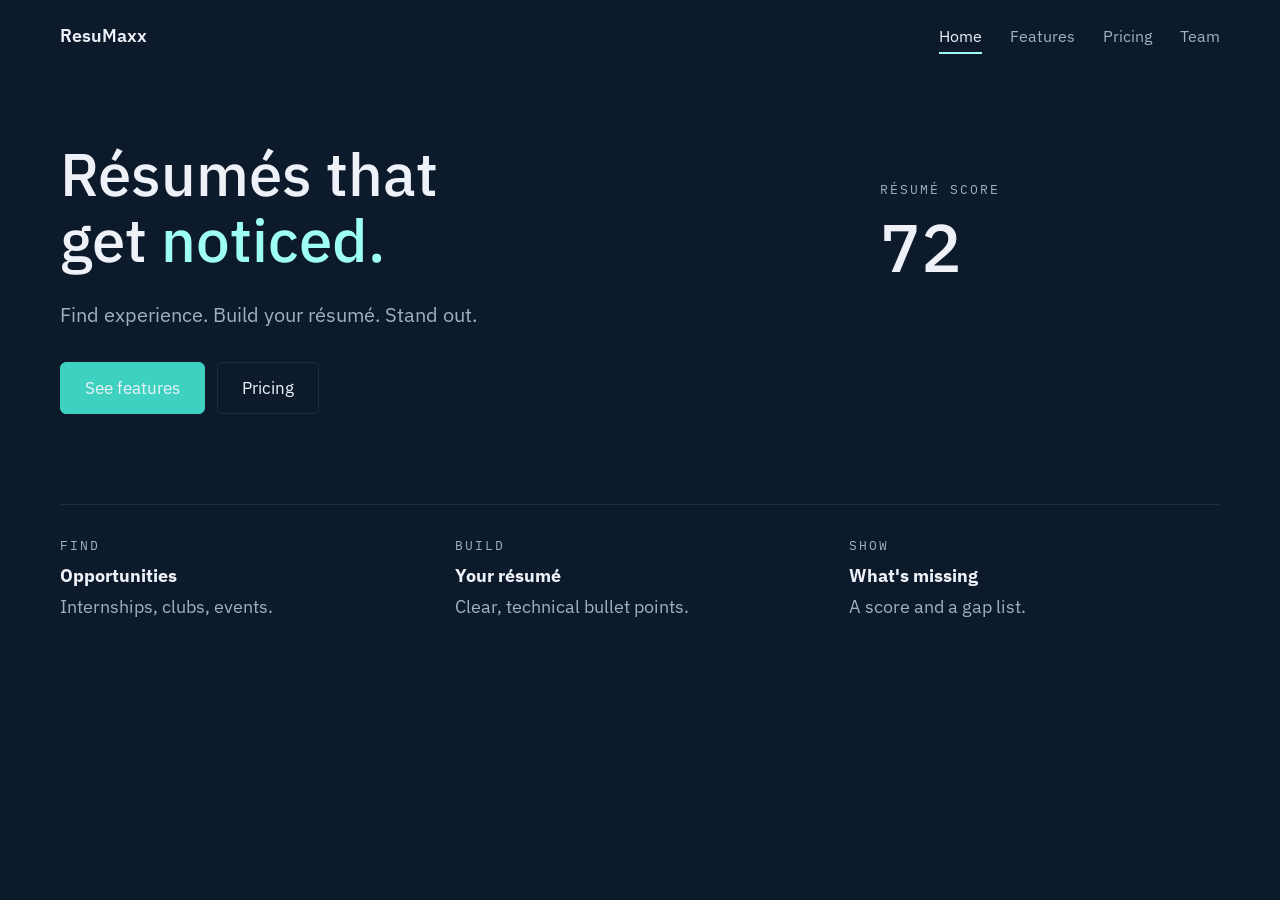
==== index.html @ 17d3938f "Rename homePage.html to index.html" ====
<!DOCTYPE html>
<html lang="en">
<head>
    <meta charset="UTF-8">
    <meta name="viewport" content="width=device-width, initial-scale=1">

    <title>ResuMaxx</title>

    <!-- Loads the fonts from Google Fonts (needs internet) -->
    <link href="https://fonts.googleapis.com/css2?family=IBM+Plex+Mono&family=IBM+Plex+Sans:wght@400;500;600&display=swap" rel="stylesheet">

    <!-- External CSS stylesheet -->
    <link rel="stylesheet" href="style.css">

</head>


<body>
<!-- body = everything you see -->

<div class="container">

    <!-- Navigation Bar -->
    <div class="navbar">
        <div class="logo">ResuMaxx</div>

        <ul class="nav-links">
            <li><a href="#" class="active">Home</a></li>
            <li><a href="#features">Features</a></li>
            <li><a href="#pricing">Pricing</a></li>
            <li><a href="#team">Team</a></li>
        </ul>
    </div>

    <!-- ======= Hero Section ======= -->
    <div class="hero">

        <!-- Left side: title, subtitle, buttons -->
        <div class="hero-left">
            <h1>Résumés that<br>get <span class="green-text">noticed.</span></h1>

            <p class="subtitle">
                Find experience. Build your résumé. Stand out.
            </p>

            <div class="buttons">
                <a href="#features" class="button button-green">See features</a>
                <a href="#pricing" class="button">Pricing</a>
            </div>
        </div>

        <!-- Right side: the score -->
        <div class="score-panel">
            <div class="small-label">Résumé score</div>
            <div class="big-number">72</div>
        </div>

    </div>

    <!-- ===== Three columns: Find / Build / Show ===== -->
    <div class="features" id="features">

        <div class="feature">
            <div class="small-label">Find</div>
            <h3>Opportunities</h3>
            <p>Internships, clubs, events.</p>
        </div>

        <div class="feature">
            <div class="small-label">Build</div>
            <h3>Your résumé</h3>
            <p>Clear, technical bullet points.</p>
        </div>

        <div class="feature">
            <div class="small-label">Show</div>
            <h3>What's missing</h3>
            <p>A score and a gap list.</p>
        </div>
    </div>

</div>
</body>
</html>
---- style.css ----
/* GENERAL STYLES */
        /* ---------- Colors ---------- */
                :root {
                    --background: #0d1a2b;   /* dark blue page background */
                    --text: #eef2f8;         /* light blue text */
                    --gray: #9fb0c6;         /* softer text */
                    --line: #1c2c44;         /* thin separator lines */
                    --green: #9efff4;        /* accent green */
                    --green-dark: #3fd1c0;   /* button green */
                }
        /* ---------- Basic Setup ---------- */
                * {
                    margin: 0;
                    padding: 0;
                    box-sizing: border-box;
                }

                body {
                    font-family: "IBM Plex Sans", Arial, sans-serif;
                    background-color: var(--background);
                    color: var(--text);
                }

                /* container keeps content centered and not too wide */
                .container {
                    max-width: 1200px;
                    margin: 0 auto; /* auto on the sides = centered */
                    padding: 0 20px;
                }
        /* ---------- Navigation Bar ---------- */
                .navbar {
                    display: flex;                  /* flex = children are side by side */
                    justify-content: space-between; /* logo left, links right */
                    align-items: center;            /* vertically center children */
                    padding: 24px 0;
                }

                .logo {
                    font-size: 18px;
                    font-weight: 600;
                }

                .nav-links {
                    list-style: none; /* removes bullet pts */
                    display: flex;
                    gap: 28px;        /* space between links */
                }

                .nav-links a {
                    color: var(--gray);
                    text-decoration: none; /* removes underline */
                    padding-bottom: 6px;   /* underline */
                }

                .nav-links a.active {
                    color: var(--text);
                    border-bottom: 2px solid var(--green); /* green line under "Home" */
                }
        /* ---------- Hero Section ---------- */
                .hero {
                    display: flex;
                    justify-content: space-between;
                    gap: 40px;
                    padding: 70px 0 90px;
                }

                .hero-left {
                    flex: 1; /* takes up remaining space */
                }

                h1 {
                    font-size: 60px;
                    font-weight: 500;
                    line-height: 1.1;
                }

                /* the green word "noticed." */
                .green-text {
                    color: var(--green);
                }

                .subtitle {
                    color: var(--gray);
                    font-size: 20px;
                    margin: 28px 0 34px;  /* top, sides, bottom */
                }

        /* ---------- Buttons ---------- */
                .buttons {
                    display: flex;
                    gap: 12px;
                }

                .button {
                    padding: 14px 24px;
                    border-radius: 6px;   /* rounded corners */
                    border: 1px solid var(--line);
                    color: var(--text);
                    text-decoration: none; /* removes underline */
                    font-size: 17px;
                }

                .button-green {
                    background-color: var(--green-dark);
                    border-color: var(--green-dark);
                }

        /* ---------- Score Panel ---------- */
                .score-panel {
                    width: 340px;
                    padding-top: 40px;
                }

                /* small uppercase labels: "RÉSUMÉ SCORE", "FIND", "BUILD", "SHOW" */
                .small-label {
                    font-family: "IBM Plex Mono", monospace;
                    font-size: 13px;
                    letter-spacing: 2px;
                    text-transform: uppercase;
                    color: var(--gray);
                }

                .big-number {
                    font-size: 68px;
                    font-weight: 500;
                    margin: 4px 0 28px;
                }

        /* ---------- 3 columns at the bottom ---------- */
                .features {
                    display: flex;
                    gap: 24px;
                    border-top: 1px solid var(--line); /* thin line above the section */
                    padding: 32px 0 60px;
                }

                .feature {
                    flex: 1; /* all 3 columns get the same width */
                }

                .feature h3 {
                    font-size: 18px;
                    margin: 10px 0 8px;
                }

                .feature p {
                    color: var(--gray);
                    font-size: 18px;
                }

        /* ---------- Phone version ---------- */
                /* media query for screens smaller than 800px */
                @media (max-width: 800px) {
                    .navbar,
                    .hero,
                    .features {
                        flex-direction: column;   /* stack things vertically instead of side by side */
                    }

                    .navbar {
                        align-items: flex-start;
                        gap: 16px;
                    }

                    .score-panel {
                        width: 100%;
                        padding-top: 0;
                    }

                    h1 {
                        font-size: 44px;
                    }
                }
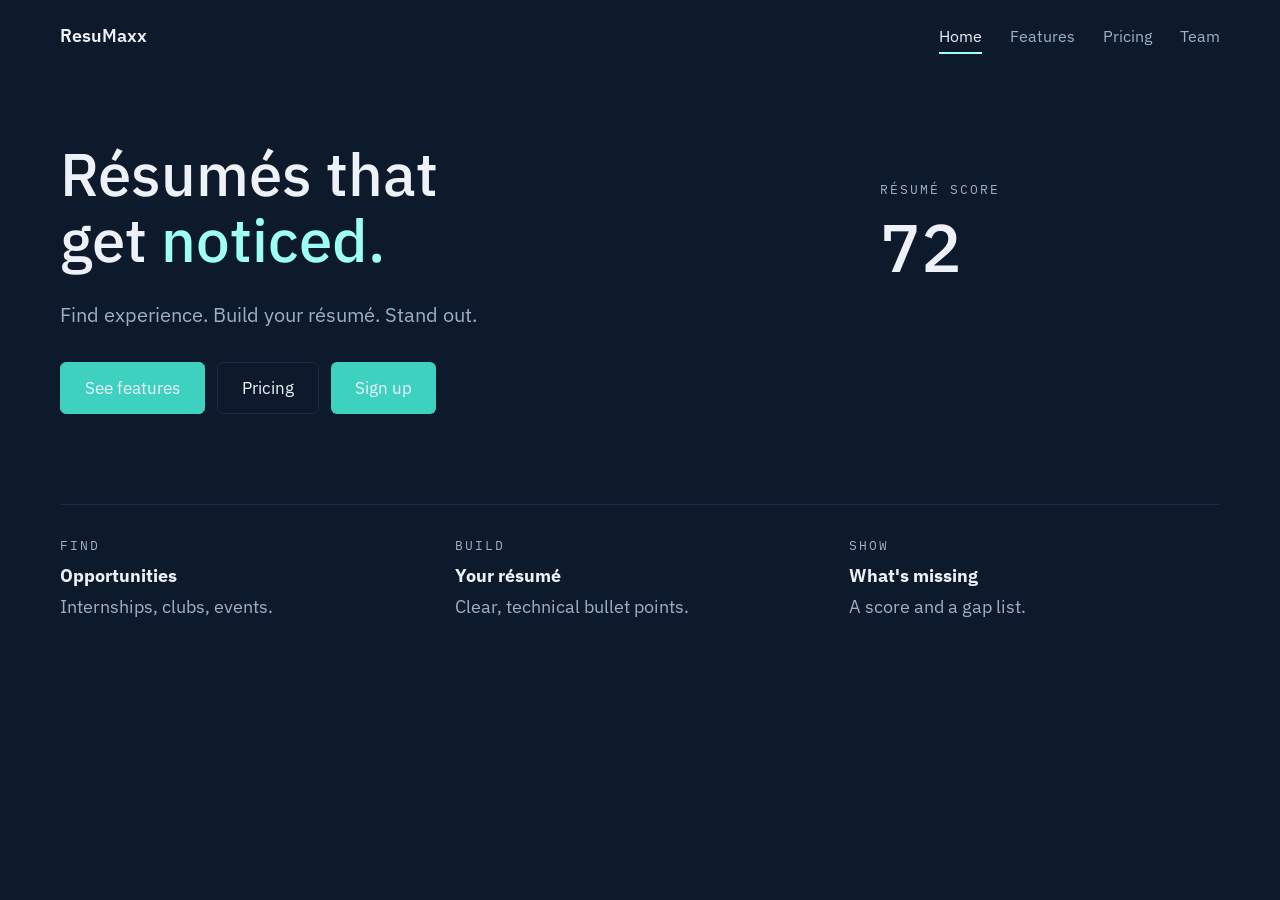
==== commit 1460e56b: "sign up pop up created in index" ====
--- a/index.html
+++ b/index.html
@@ -25,10 +25,10 @@
         <div class="logo">ResuMaxx</div>
 
         <ul class="nav-links">
-            <li><a href="#" class="active">Home</a></li>
-            <li><a href="#features">Features</a></li>
-            <li><a href="#pricing">Pricing</a></li>
-            <li><a href="#team">Team</a></li>
+                <li><a href="index.html" class="active">Home</a></li>
+                <li><a href="features.html">Features</a></li>
+                <li><a href="pricing.html">Pricing</a></li>
+                <li><a href="team.html">Team</a></li>
         </ul>
     </div>
 
@@ -46,6 +46,7 @@
             <div class="buttons">
                 <a href="#features" class="button button-green">See features</a>
                 <a href="#pricing" class="button">Pricing</a>
+                <button id="openBtn"> Sign up</button>
             </div>
         </div>
 
@@ -79,6 +80,34 @@
         </div>
     </div>
 
+
+
+    <div class="overlay" id="popup">
+        <div class="modal">
+            <button class="close" id="closeBtn">&times</button>
+            <h2>Sign up</h2>
+            <form action="#" method="post">
+                <input type="text" placeholder="Name" required>
+                <input type="email" placeholder="Email" required>
+                <input type="password" placeholder="Password" required>
+                <button type="submit">Create account</button>
+            </form>
+        </div>
+    </div>
+
+    <script>
+        const popup = document.getElementById("popup");
+
+        document.getElementById("openBtn").onclick = () => popup.classList.add("show");
+        document.getElementById("closeBtn").onclick = () => popup.classList.remove("show");
+
+        // Close the popup if the user clicks outside of it
+        popup.onclick = (e) => {
+        if (e.target === popup) popup.classList.remove("show");
+        };
+    </script>
+
+
 </div>
 </body>
 </html>
--- a/style.css
+++ b/style.css
@@ -27,6 +27,20 @@
                     margin: 0 auto; /* auto on the sides = centered */
                     padding: 0 20px;
                 }
+                /* **container that makes elements side by side */
+                .row-container{
+                    display: flex;
+                    flex-direction: row;
+                    padding: 10px;
+                    gap: 16px;  
+                }
+                
+                /* container that stakcs elemtns */
+                .column-container{
+                    display: flex;
+                    flex-direction: column;
+                    gap: 5px;  
+                }
         /* ---------- Navigation Bar ---------- */
                 .navbar {
                     display: flex;                  /* flex = children are side by side */
@@ -172,3 +186,118 @@
                     }
                 }
 
+        /* ---------- ** Box Containers  ---------- */
+                
+                .box{
+                    display: flex;
+                    flex: 1 auto;
+                    padding: 10px;
+                    border-radius: 6px;
+                    border: 1px solid var(--line);
+                    font-size: 17px;
+                    min-height: 150px;
+                }
+        /* ---------- Sign up button in hero ---------- */
+                #openBtn {
+                    padding: 14px 24px;
+                    border-radius: 6px;
+                    border: none;
+                    background-color: var(--green-dark);
+                    color: var(--text);
+                    font-size: 17px;
+                    font-family: "IBM Plex Sans", Arial, sans-serif;
+                    cursor: pointer;
+                    transition: all 0.3s ease;
+                }
+
+                #openBtn:hover {
+                    background-color: var(--green);
+                    color: var(--background);
+                    transform: scale(1.05);
+                }
+
+        /* ---------- pop-up sign up ---------- */
+                .overlay {
+                    display: none;
+                    position: fixed;
+                    top: 0;
+                    left: 0;
+                    width: 100%;
+                    height: 100%;
+                    background-color: rgba(0, 0, 0, 0.7);
+                    justify-content: center;
+                    align-items: center;
+                    z-index: 1000;
+                }
+
+                .overlay.show {
+                    display: flex;
+                }
+
+                .modal {
+                    background-color: var(--background);
+                    padding: 40px;
+                    border-radius: 12px;
+                    border: 1px solid var(--line);
+                    width: 90%;
+                    max-width: 400px;
+                    position: relative;
+                }
+
+                .modal h2 {
+                    margin-bottom: 24px;
+                    font-size: 28px;
+                }
+
+                .modal input {
+                    display: block;
+                    width: 100%;
+                    margin-bottom: 14px;
+                    padding: 12px;
+                    box-sizing: border-box;
+                    background-color: var(--line);
+                    border: 1px solid var(--line);
+                    border-radius: 6px;
+                    color: var(--text);
+                    font-family: "IBM Plex Sans", Arial, sans-serif;
+                }
+
+                .modal input::placeholder {
+                    color: var(--gray);
+                }
+
+                .modal button[type="submit"] {
+                    width: 100%;
+                    padding: 12px;
+                    margin-top: 10px;
+                    background-color: var(--green-dark);
+                    border: none;
+                    border-radius: 6px;
+                    color: var(--text);
+                    font-size: 16px;
+                    font-weight: 500;
+                    cursor: pointer;
+                    font-family: "IBM Plex Sans", Arial, sans-serif;
+                    transition: all 0.3s ease;
+                }
+
+                .modal button[type="submit"]:hover {
+                    background-color: var(--green);
+                    color: var(--background);
+                }
+
+                .close {
+                    position: absolute;
+                    top: 15px;
+                    right: 20px;
+                    background: none;
+                    border: none;
+                    font-size: 28px;
+                    color: var(--gray);
+                    cursor: pointer;
+                    transition: color 0.3s ease;
+                }
+
+                .close:hover {
+                    color: var(--text);
+                }
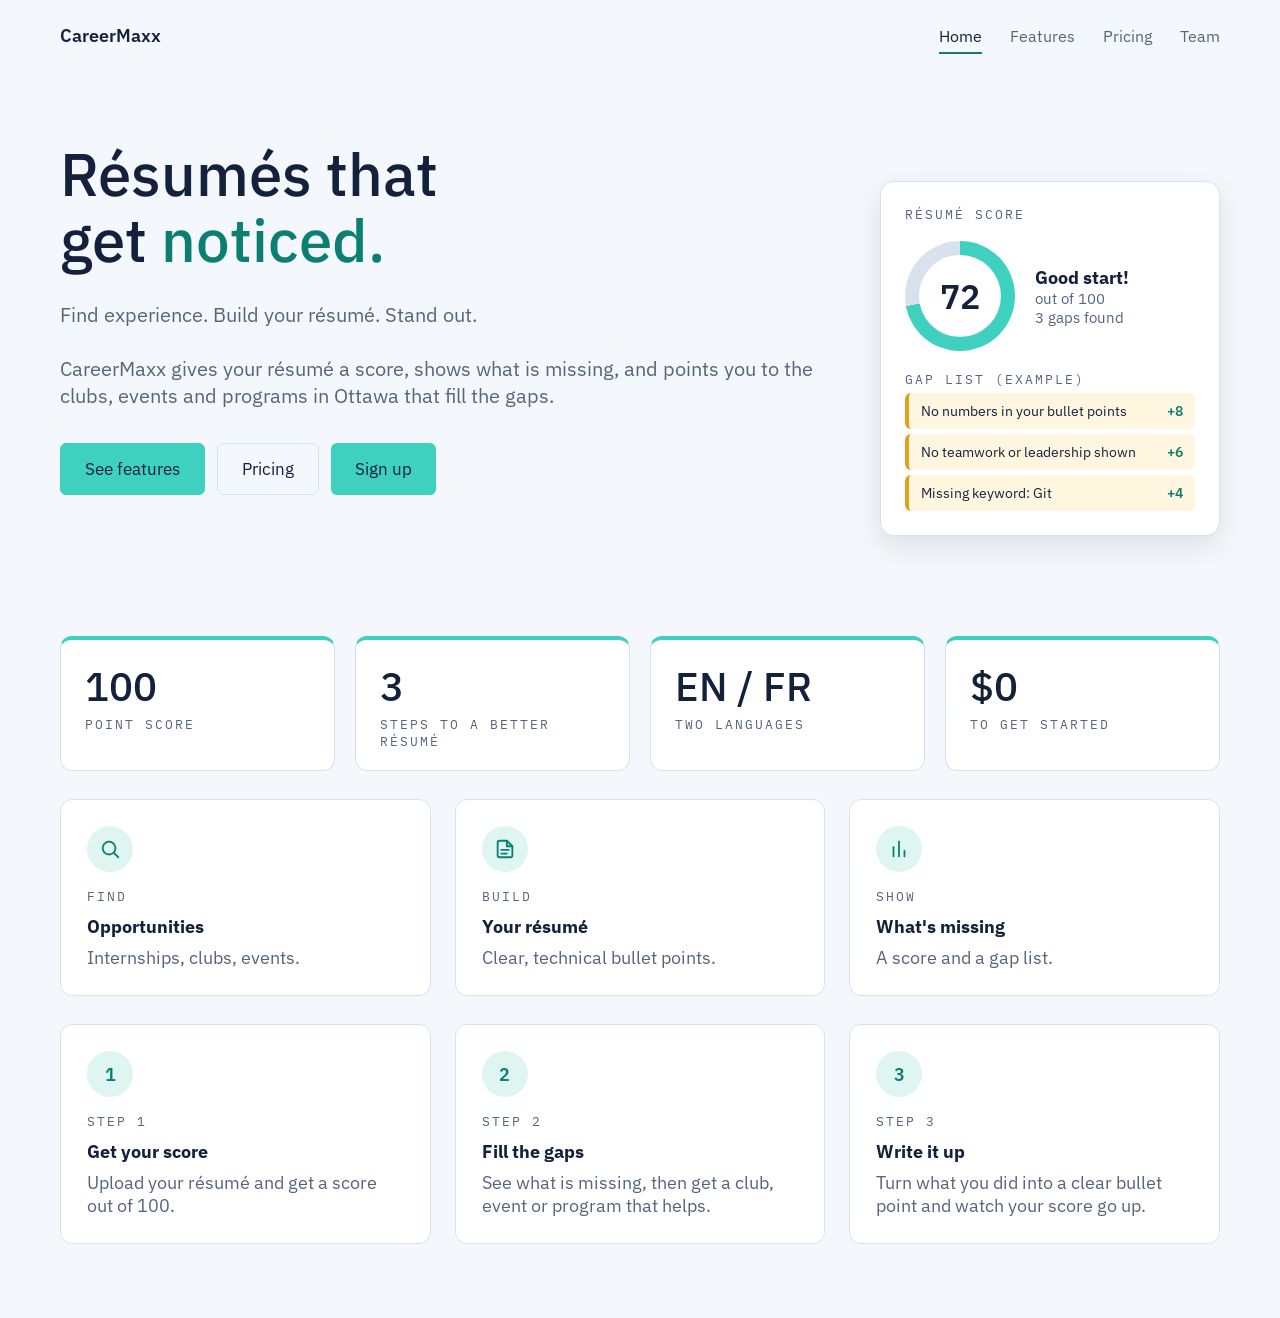
==== commit b443dfa9: "1. project's name changed to CareerMaxx, 2. color palette light 3. added more dynamic to the home pa" ====
--- a/index.html
+++ b/index.html
@@ -4,7 +4,7 @@
     <meta charset="UTF-8">
     <meta name="viewport" content="width=device-width, initial-scale=1">
 
-    <title>ResuMaxx</title>
+    <title>CareerMaxx</title>
 
     <!-- Loads the fonts from Google Fonts (needs internet) -->
     <link href="https://fonts.googleapis.com/css2?family=IBM+Plex+Mono&family=IBM+Plex+Sans:wght@400;500;600&display=swap" rel="stylesheet">
@@ -22,7 +22,7 @@
 
     <!-- Navigation Bar -->
     <div class="navbar">
-        <div class="logo">ResuMaxx</div>
+        <div class="logo">CareerMaxx</div>
 
         <ul class="nav-links">
                 <li><a href="index.html" class="active">Home</a></li>
@@ -41,42 +41,122 @@
 
             <p class="subtitle">
                 Find experience. Build your résumé. Stand out.
+                <br><br>
+                CareerMaxx gives your résumé a score, shows what is missing, and points you to the clubs, events and programs in Ottawa that fill the gaps.
             </p>
 
             <div class="buttons">
-                <a href="#features" class="button button-green">See features</a>
-                <a href="#pricing" class="button">Pricing</a>
+                <a href="features.html" class="button button-green">See features</a>
+                <a href="pricing.html" class="button">Pricing</a>
                 <button id="openBtn"> Sign up</button>
             </div>
         </div>
 
-        <!-- Right side: the score -->
+        <!-- Right side: the score card -->
         <div class="score-panel">
-            <div class="small-label">Résumé score</div>
-            <div class="big-number">72</div>
+            <div class="score-card">
+                <div class="small-label">Résumé score</div>
+
+                <!-- the circle with the score inside -->
+                <div class="ring-row">
+                    <div class="ring">
+                        <div class="ring-inner">72</div>
+                    </div>
+                    <div class="ring-text">
+                        <b>Good start!</b><br>
+                        out of 100<br>
+                        3 gaps found
+                    </div>
+                </div>
+
+                <!-- example gap list -->
+                <div class="column-container">
+                    <div class="small-label">Gap list (example)</div>
+                    <div class="gap">No numbers in your bullet points <span>+8</span></div>
+                    <div class="gap">No teamwork or leadership shown <span>+6</span></div>
+                    <div class="gap">Missing keyword: Git <span>+4</span></div>
+                </div>
+            </div>
         </div>
 
     </div>
 
-    <!-- ===== Three columns: Find / Build / Show ===== -->
+    <!-- Numbers row -->
+    <div class="stats">
+        <div class="stat">
+            <div class="stat-number">100</div>
+            <div class="small-label">Point score</div>
+        </div>
+        <div class="stat">
+            <div class="stat-number">3</div>
+            <div class="small-label">Steps to a better résumé</div>
+        </div>
+        <div class="stat">
+            <div class="stat-number">EN / FR</div>
+            <div class="small-label">Two languages</div>
+        </div>
+        <div class="stat">
+            <div class="stat-number">$0</div>
+            <div class="small-label">To get started</div>
+        </div>
+    </div>
+
+    <!--  Three columns: Find / Build / Show  -->
     <div class="features" id="features">
 
         <div class="feature">
+            <!-- magnifying glass icon -->
+            <div class="icon">
+                <svg viewBox="0 0 24 24"><circle cx="11" cy="11" r="7"/><line x1="21" y1="21" x2="16.5" y2="16.5"/></svg>
+            </div>
             <div class="small-label">Find</div>
             <h3>Opportunities</h3>
             <p>Internships, clubs, events.</p>
         </div>
 
         <div class="feature">
+            <!-- document icon -->
+            <div class="icon">
+                <svg viewBox="0 0 24 24"><path d="M14 3H6a2 2 0 0 0-2 2v14a2 2 0 0 0 2 2h12a2 2 0 0 0 2-2V9z"/><polyline points="14 3 14 9 20 9"/><line x1="8" y1="13" x2="16" y2="13"/><line x1="8" y1="17" x2="14" y2="17"/></svg>
+            </div>
             <div class="small-label">Build</div>
             <h3>Your résumé</h3>
             <p>Clear, technical bullet points.</p>
         </div>
 
         <div class="feature">
+            <!-- bar chart icon -->
+            <div class="icon">
+                <svg viewBox="0 0 24 24"><line x1="6" y1="20" x2="6" y2="10"/><line x1="12" y1="20" x2="12" y2="4"/><line x1="18" y1="20" x2="18" y2="14"/></svg>
+            </div>
             <div class="small-label">Show</div>
             <h3>What's missing</h3>
             <p>A score and a gap list.</p>
+        </div>
+    </div>
+
+    <!--  Three columns: How it works  -->
+    <div class="features">
+
+        <div class="feature">
+            <div class="icon">1</div>
+            <div class="small-label">Step 1</div>
+            <h3>Get your score</h3>
+            <p>Upload your résumé and get a score out of 100.</p>
+        </div>
+
+        <div class="feature">
+            <div class="icon">2</div>
+            <div class="small-label">Step 2</div>
+            <h3>Fill the gaps</h3>
+            <p>See what is missing, then get a club, event or program that helps.</p>
+        </div>
+
+        <div class="feature">
+            <div class="icon">3</div>
+            <div class="small-label">Step 3</div>
+            <h3>Write it up</h3>
+            <p>Turn what you did into a clear bullet point and watch your score go up.</p>
         </div>
     </div>
 
@@ -95,6 +175,7 @@
         </div>
     </div>
 
+    <!-- JavaScript SIGN UP POPUP -->
     <script>
         const popup = document.getElementById("popup");
 
@@ -110,4 +191,4 @@
 
 </div>
 </body>
-</html>
+</html>
--- a/style.css
+++ b/style.css
@@ -1,11 +1,11 @@
 /* GENERAL STYLES */
         /* ---------- Colors ---------- */
                 :root {
-                    --background: #0d1a2b;   /* dark blue page background */
-                    --text: #eef2f8;         /* light blue text */
-                    --gray: #9fb0c6;         /* softer text */
-                    --line: #1c2c44;         /* thin separator lines */
-                    --green: #9efff4;        /* accent green */
+                    --background: #f4f7fb;   /* light page background */
+                    --text: #14213d;         /* dark blue text */
+                    --gray: #55657a;         /* softer text */
+                    --line: #d9e2ec;         /* thin separator lines */
+                    --green: #0b7f72;        /* accent green */
                     --green-dark: #3fd1c0;   /* button green */
                 }
         /* ---------- Basic Setup ---------- */
@@ -32,14 +32,14 @@
                     display: flex;
                     flex-direction: row;
                     padding: 10px;
-                    gap: 16px;  
-                }
-                
+                    gap: 16px;
+                }
+
                 /* container that stakcs elemtns */
                 .column-container{
                     display: flex;
                     flex-direction: column;
-                    gap: 5px;  
+                    gap: 5px;
                 }
         /* ---------- Navigation Bar ---------- */
                 .navbar {
@@ -144,12 +144,24 @@
                 .features {
                     display: flex;
                     gap: 24px;
-                    border-top: 1px solid var(--line); /* thin line above the section */
-                    padding: 32px 0 60px;
-                }
-
+                    padding: 14px 0;
+                }
+
+                /* each column is now a white box */
                 .feature {
                     flex: 1; /* all 3 columns get the same width */
+                    background-color: white;
+                    border: 1px solid var(--line);
+                    border-radius: 12px;
+                    padding: 26px;
+                    transition: transform 0.3s ease, box-shadow 0.3s ease;
+                    animation: fadeUp 0.7s ease both;
+                }
+
+                /* box moves up a little when the mouse is on it */
+                .feature:hover {
+                    transform: translateY(-5px);
+                    box-shadow: 0 10px 24px rgba(20, 33, 61, 0.12);
                 }
 
                 .feature h3 {
@@ -187,7 +199,7 @@
                 }
 
         /* ---------- ** Box Containers  ---------- */
-                
+
                 .box{
                     display: flex;
                     flex: 1 auto;
@@ -197,6 +209,7 @@
                     font-size: 17px;
                     min-height: 150px;
                 }
+
         /* ---------- Sign up button in hero ---------- */
                 #openBtn {
                     padding: 14px 24px;
@@ -206,15 +219,9 @@
                     color: var(--text);
                     font-size: 17px;
                     font-family: "IBM Plex Sans", Arial, sans-serif;
-                    cursor: pointer;
-                    transition: all 0.3s ease;
-                }
-
-                #openBtn:hover {
-                    background-color: var(--green);
-                    color: var(--background);
-                    transform: scale(1.05);
-                }
+
+                }
+
 
         /* ---------- pop-up sign up ---------- */
                 .overlay {
@@ -300,4 +307,158 @@
 
                 .close:hover {
                     color: var(--text);
+                }
+
+        /* ---------- GRAPHICS AND BOXES ---------- */
+
+                /* space at the bottom of every page */
+                .container {
+                    padding-bottom: 60px;
+                }
+
+                /* nimation: things slide up and fade in when the page loads */
+                @keyframes fadeUp {
+                    from {
+                        opacity: 0;
+                        transform: translateY(20px);
+                    }
+                    to {
+                        opacity: 1;
+                        transform: translateY(0);
+                    }
+                }
+
+        /* ---------- Round icons ---------- */
+                .icon {
+                    width: 46px;
+                    height: 46px;
+                    border-radius: 50%;
+                    background-color: #dff5f1;   /* light green circle */
+                    display: flex;
+                    align-items: center;
+                    justify-content: center;
+                    margin-bottom: 16px;
+                    font-weight: 600;
+                    font-size: 18px;
+                    color: var(--green);
+                }
+
+                .icon svg {
+                    width: 22px;
+                    height: 22px;
+                    stroke: var(--green);
+                    fill: none;
+                    stroke-width: 2;
+                    stroke-linecap: round;
+                    stroke-linejoin: round;
+                }
+
+        /* ---------- Score card (home page) ---------- */
+                .score-card {
+                    background-color: white;
+                    border: 1px solid var(--line);
+                    border-radius: 14px;
+                    padding: 24px;
+                    box-shadow: 0 10px 28px rgba(20, 33, 61, 0.10);
+                    animation: fadeUp 0.9s ease both;
+                }
+
+                .ring-row {
+                    display: flex;
+                    align-items: center;
+                    gap: 20px;
+                    margin: 18px 0 20px;
+                }
+
+                /* the circle that shows the score: 72% is green, the rest is gray */
+                .ring {
+                    width: 110px;
+                    height: 110px;
+                    border-radius: 50%;
+                    background: conic-gradient(var(--green-dark) 0 72%, var(--line) 0);
+                    display: flex;
+                    align-items: center;
+                    justify-content: center;
+                    flex-shrink: 0;
+                }
+
+                /* white circle on top of the ring so it looks like a donut */
+                .ring-inner {
+                    width: 82px;
+                    height: 82px;
+                    border-radius: 50%;
+                    background-color: white;
+                    display: flex;
+                    align-items: center;
+                    justify-content: center;
+                    font-size: 34px;
+                    font-weight: 600;
+                }
+
+                .ring-text {
+                    color: var(--gray);
+                    font-size: 15px;
+                }
+
+                .ring-text b {
+                    color: var(--text);
+                    font-size: 18px;
+                }
+
+                /* one line in the gap list */
+                .gap {
+                    display: flex;
+                    justify-content: space-between;
+                    gap: 10px;
+                    background-color: #fff6e0;
+                    border-left: 4px solid #e0a020;
+                    border-radius: 6px;
+                    padding: 9px 12px;
+                    font-size: 14px;
+                }
+
+                .gap span {
+                    color: var(--green);
+                    font-weight: 600;
+                    white-space: nowrap;
+                }
+
+        /* ---------- Numbers row ---------- */
+                .stats {
+                    display: flex;
+                    flex-wrap: wrap;
+                    gap: 20px;
+                    padding: 10px 0 14px;
+                }
+
+                .stat {
+                    flex: 1;
+                    min-width: 200px;
+                    background-color: white;
+                    border: 1px solid var(--line);
+                    border-top: 4px solid var(--green-dark);
+                    border-radius: 12px;
+                    padding: 20px 24px;
+                    animation: fadeUp 0.9s ease both;
+                }
+
+                .stat-number {
+                    font-size: 40px;
+                    font-weight: 500;
+                    margin-bottom: 4px;
+                }
+
+        /* ---------- Team pictures (initials in a circle) ---------- */
+                .avatar {
+                    width: 64px;
+                    height: 64px;
+                    border-radius: 50%;
+                    background: linear-gradient(135deg, var(--green-dark), var(--green));
+                    color: white;
+                    display: flex;
+                    align-items: center;
+                    justify-content: center;
+                    font-size: 22px;
+                    font-weight: 600;
+                    margin-bottom: 16px;
                 }
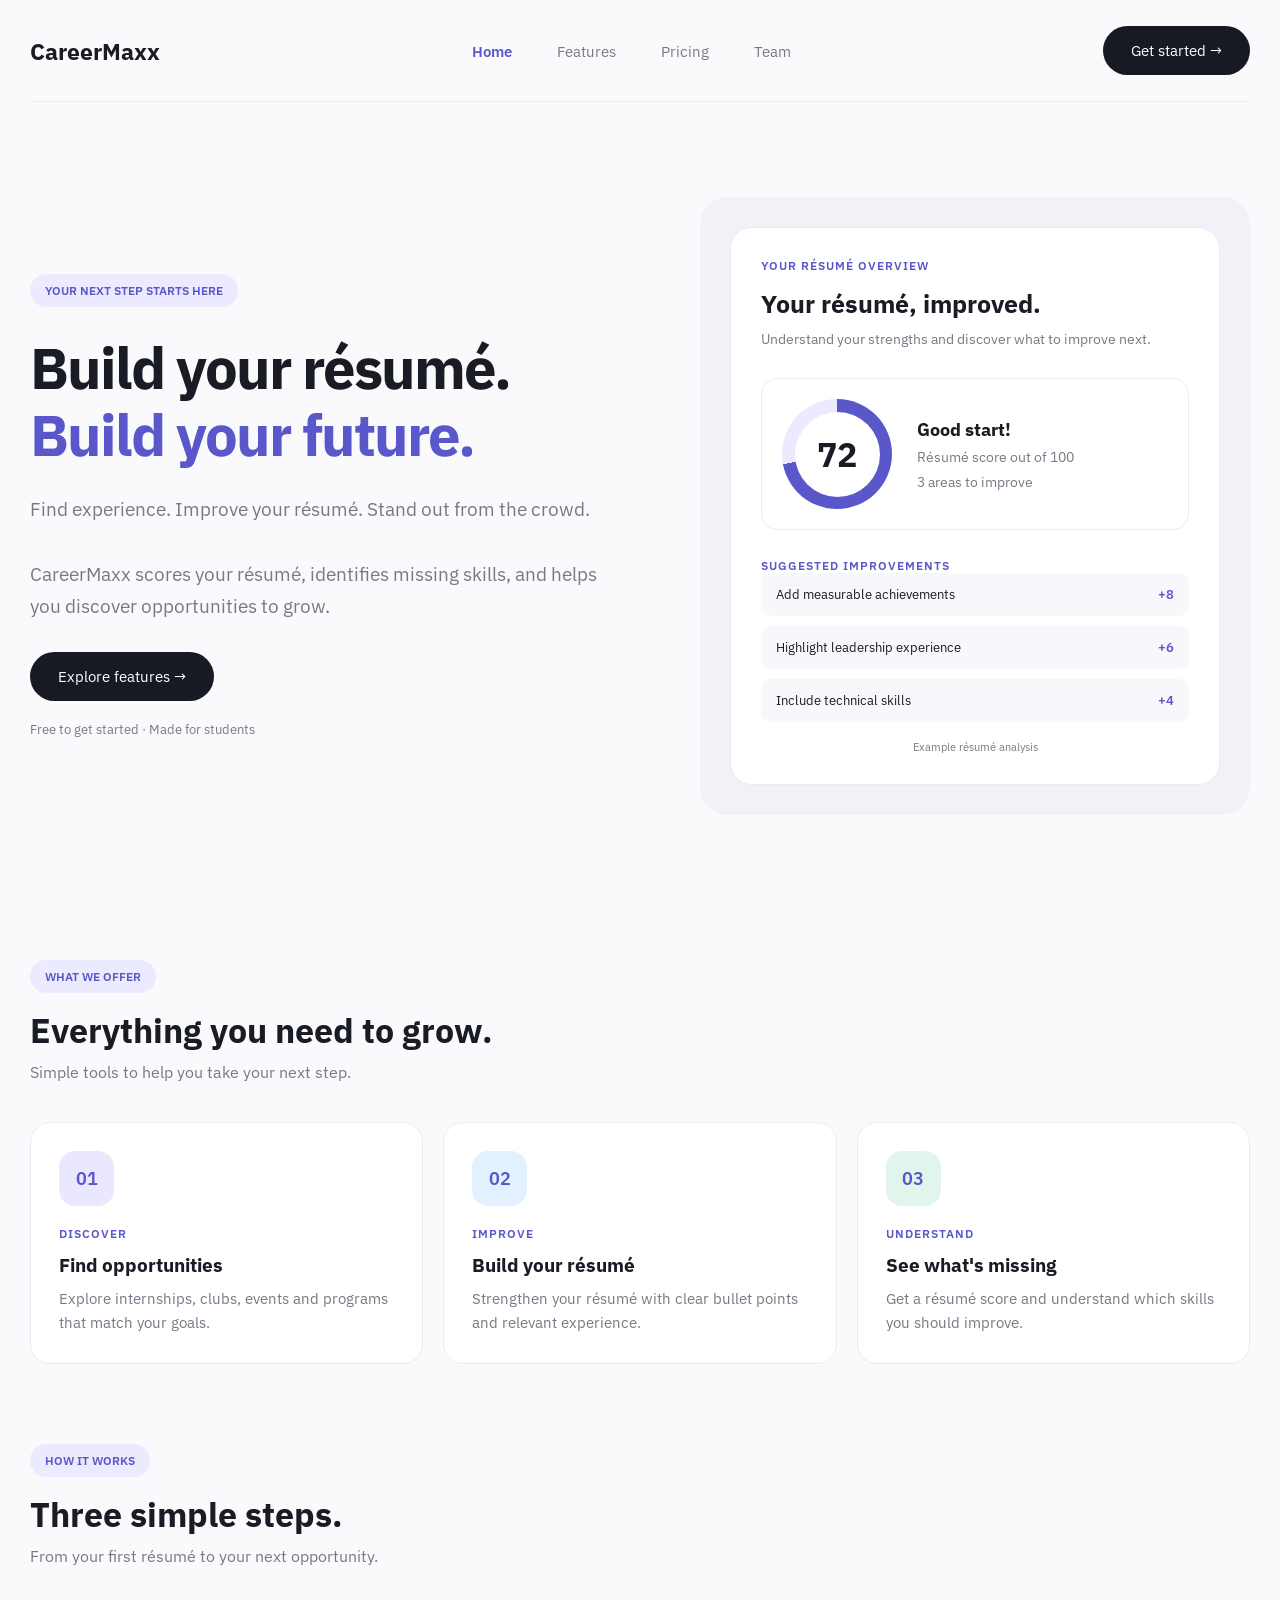
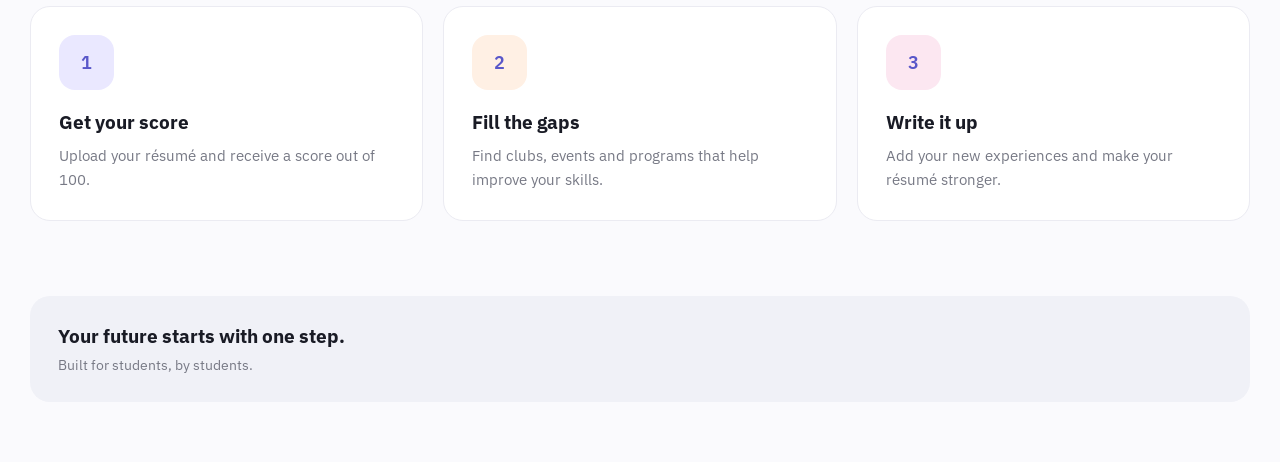
==== commit 54c51420: "redo the css file so matches more the mockups" ====
--- a/index.html
+++ b/index.html
@@ -1,194 +1,265 @@
+
 <!DOCTYPE html>
 <html lang="en">
+
 <head>
     <meta charset="UTF-8">
     <meta name="viewport" content="width=device-width, initial-scale=1">
 
     <title>CareerMaxx</title>
 
-    <!-- Loads the fonts from Google Fonts (needs internet) -->
-    <link href="https://fonts.googleapis.com/css2?family=IBM+Plex+Mono&family=IBM+Plex+Sans:wght@400;500;600&display=swap" rel="stylesheet">
+    <!-- Google Fonts -->
+    <link href="https://fonts.googleapis.com/css2?family=IBM+Plex+Sans:wght@400;500;600;700&display=swap" rel="stylesheet">
 
     <!-- External CSS stylesheet -->
     <link rel="stylesheet" href="style.css">
-
 </head>
 
-
 <body>
-<!-- body = everything you see -->
 
 <div class="container">
 
     <!-- Navigation Bar -->
     <div class="navbar">
-        <div class="logo">CareerMaxx</div>
+
+        <div class="logo">
+            CareerMaxx
+        </div>
 
         <ul class="nav-links">
-                <li><a href="index.html" class="active">Home</a></li>
-                <li><a href="features.html">Features</a></li>
-                <li><a href="pricing.html">Pricing</a></li>
-                <li><a href="team.html">Team</a></li>
+            <li><a href="index.html" class="active">Home</a></li>
+            <li><a href="features.html">Features</a></li>
+            <li><a href="pricing.html">Pricing</a></li>
+            <li><a href="team.html">Team</a></li>
         </ul>
-    </div>
-
-    <!-- ======= Hero Section ======= -->
+
+        <button class="button button-dark" id="openBtn">
+            Get started →
+        </button>
+
+    </div>
+
+    <!-- Hero Section -->
     <div class="hero">
 
-        <!-- Left side: title, subtitle, buttons -->
+        <!-- Left side -->
         <div class="hero-left">
-            <h1>Résumés that<br>get <span class="green-text">noticed.</span></h1>
+
+            <div class="tag">YOUR NEXT STEP STARTS HERE</div>
+
+            <h1>
+                Build your résumé.<br>
+                <span class="purple-text">Build your future.</span>
+            </h1>
 
             <p class="subtitle">
-                Find experience. Build your résumé. Stand out.
+                Find experience. Improve your résumé.
+                Stand out from the crowd.
                 <br><br>
-                CareerMaxx gives your résumé a score, shows what is missing, and points you to the clubs, events and programs in Ottawa that fill the gaps.
+                CareerMaxx scores your résumé, identifies
+                missing skills, and helps you discover
+                opportunities to grow.
             </p>
 
             <div class="buttons">
-                <a href="features.html" class="button button-green">See features</a>
-                <a href="pricing.html" class="button">Pricing</a>
-                <button id="openBtn"> Sign up</button>
+                <a href="features.html" class="button button-dark">
+                    Explore features →
+                </a>
             </div>
-        </div>
-
-        <!-- Right side: the score card -->
+
+            <p class="small-note">
+                Free to get started · Made for students
+            </p>
+
+        </div>
+
+        <!-- Right side: résumé score example -->
         <div class="score-panel">
+
             <div class="score-card">
-                <div class="small-label">Résumé score</div>
-
-                <!-- the circle with the score inside -->
+
+                <div class="small-label">YOUR RÉSUMÉ OVERVIEW</div>
+
+                <h2>Your résumé, improved.</h2>
+
+                <p class="card-description">
+                    Understand your strengths and discover
+                    what to improve next.
+                </p>
+
+                <!-- Résumé score -->
                 <div class="ring-row">
+
                     <div class="ring">
                         <div class="ring-inner">72</div>
                     </div>
+
                     <div class="ring-text">
-                        <b>Good start!</b><br>
-                        out of 100<br>
-                        3 gaps found
-                    </div>
+                        <b>Good start!</b>
+                        <p>Résumé score out of 100</p>
+                        <p>3 areas to improve</p>
+                    </div>
+
                 </div>
 
-                <!-- example gap list -->
+                <!-- Example gap list -->
+                <div class="small-label">SUGGESTED IMPROVEMENTS</div>
+
                 <div class="column-container">
-                    <div class="small-label">Gap list (example)</div>
-                    <div class="gap">No numbers in your bullet points <span>+8</span></div>
-                    <div class="gap">No teamwork or leadership shown <span>+6</span></div>
-                    <div class="gap">Missing keyword: Git <span>+4</span></div>
+
+                    <div class="gap">
+                        Add measurable achievements
+                        <span>+8</span>
+                    </div>
+
+                    <div class="gap">
+                        Highlight leadership experience
+                        <span>+6</span>
+                    </div>
+
+                    <div class="gap">
+                        Include technical skills
+                        <span>+4</span>
+                    </div>
+
                 </div>
+
+                <p class="example-note">Example résumé analysis</p>
+
             </div>
         </div>
 
     </div>
 
-    <!-- Numbers row -->
-    <div class="stats">
-        <div class="stat">
-            <div class="stat-number">100</div>
-            <div class="small-label">Point score</div>
-        </div>
-        <div class="stat">
-            <div class="stat-number">3</div>
-            <div class="small-label">Steps to a better résumé</div>
-        </div>
-        <div class="stat">
-            <div class="stat-number">EN / FR</div>
-            <div class="small-label">Two languages</div>
-        </div>
-        <div class="stat">
-            <div class="stat-number">$0</div>
-            <div class="small-label">To get started</div>
-        </div>
-    </div>
-
-    <!--  Three columns: Find / Build / Show  -->
-    <div class="features" id="features">
-
-        <div class="feature">
-            <!-- magnifying glass icon -->
-            <div class="icon">
-                <svg viewBox="0 0 24 24"><circle cx="11" cy="11" r="7"/><line x1="21" y1="21" x2="16.5" y2="16.5"/></svg>
-            </div>
-            <div class="small-label">Find</div>
-            <h3>Opportunities</h3>
-            <p>Internships, clubs, events.</p>
-        </div>
-
-        <div class="feature">
-            <!-- document icon -->
-            <div class="icon">
-                <svg viewBox="0 0 24 24"><path d="M14 3H6a2 2 0 0 0-2 2v14a2 2 0 0 0 2 2h12a2 2 0 0 0 2-2V9z"/><polyline points="14 3 14 9 20 9"/><line x1="8" y1="13" x2="16" y2="13"/><line x1="8" y1="17" x2="14" y2="17"/></svg>
-            </div>
-            <div class="small-label">Build</div>
-            <h3>Your résumé</h3>
-            <p>Clear, technical bullet points.</p>
-        </div>
-
-        <div class="feature">
-            <!-- bar chart icon -->
-            <div class="icon">
-                <svg viewBox="0 0 24 24"><line x1="6" y1="20" x2="6" y2="10"/><line x1="12" y1="20" x2="12" y2="4"/><line x1="18" y1="20" x2="18" y2="14"/></svg>
-            </div>
-            <div class="small-label">Show</div>
-            <h3>What's missing</h3>
-            <p>A score and a gap list.</p>
-        </div>
-    </div>
-
-    <!--  Three columns: How it works  -->
+    <!-- Features Section -->
+    <div class="section-heading">
+        <div class="tag">WHAT WE OFFER</div>
+        <h2>Everything you need to grow.</h2>
+        <p>Simple tools to help you take your next step.</p>
+    </div>
+
     <div class="features">
 
         <div class="feature">
-            <div class="icon">1</div>
-            <div class="small-label">Step 1</div>
+            <div class="icon purple-icon">01</div>
+            <div class="small-label">DISCOVER</div>
+            <h3>Find opportunities</h3>
+            <p>
+                Explore internships, clubs, events
+                and programs that match your goals.
+            </p>
+        </div>
+
+        <div class="feature">
+            <div class="icon blue-icon">02</div>
+            <div class="small-label">IMPROVE</div>
+            <h3>Build your résumé</h3>
+            <p>
+                Strengthen your résumé with clear
+                bullet points and relevant experience.
+            </p>
+        </div>
+
+        <div class="feature">
+            <div class="icon green-icon">03</div>
+            <div class="small-label">UNDERSTAND</div>
+            <h3>See what's missing</h3>
+            <p>
+                Get a résumé score and understand
+                which skills you should improve.
+            </p>
+        </div>
+
+    </div>
+
+    <!-- How It Works Section -->
+    <div class="section-heading">
+        <div class="tag">HOW IT WORKS</div>
+        <h2>Three simple steps.</h2>
+        <p>From your first résumé to your next opportunity.</p>
+    </div>
+
+    <div class="features">
+
+        <div class="feature">
+            <div class="icon purple-icon">1</div>
             <h3>Get your score</h3>
-            <p>Upload your résumé and get a score out of 100.</p>
-        </div>
-
-        <div class="feature">
-            <div class="icon">2</div>
-            <div class="small-label">Step 2</div>
+            <p>
+                Upload your résumé and receive
+                a score out of 100.
+            </p>
+        </div>
+
+        <div class="feature">
+            <div class="icon peach-icon">2</div>
             <h3>Fill the gaps</h3>
-            <p>See what is missing, then get a club, event or program that helps.</p>
-        </div>
-
-        <div class="feature">
-            <div class="icon">3</div>
-            <div class="small-label">Step 3</div>
+            <p>
+                Find clubs, events and programs
+                that help improve your skills.
+            </p>
+        </div>
+
+        <div class="feature">
+            <div class="icon pink-icon">3</div>
             <h3>Write it up</h3>
-            <p>Turn what you did into a clear bullet point and watch your score go up.</p>
-        </div>
-    </div>
-
-
-
-    <div class="overlay" id="popup">
-        <div class="modal">
-            <button class="close" id="closeBtn">&times</button>
-            <h2>Sign up</h2>
-            <form action="#" method="post">
-                <input type="text" placeholder="Name" required>
-                <input type="email" placeholder="Email" required>
-                <input type="password" placeholder="Password" required>
-                <button type="submit">Create account</button>
-            </form>
-        </div>
-    </div>
-
-    <!-- JavaScript SIGN UP POPUP -->
-    <script>
-        const popup = document.getElementById("popup");
-
-        document.getElementById("openBtn").onclick = () => popup.classList.add("show");
-        document.getElementById("closeBtn").onclick = () => popup.classList.remove("show");
-
-        // Close the popup if the user clicks outside of it
-        popup.onclick = (e) => {
-        if (e.target === popup) popup.classList.remove("show");
-        };
-    </script>
-
+            <p>
+                Add your new experiences and
+                make your résumé stronger.
+            </p>
+        </div>
+
+    </div>
+
+    <!-- Bottom message -->
+    <div class="bottom-banner">
+        <h3>Your future starts with one step.</h3>
+        <p>Built for students, by students.</p>
+    </div>
 
 </div>
+
+<!-- Sign up popup -->
+<div class="overlay" id="popup">
+
+    <div class="modal">
+
+        <button class="close" id="closeBtn">&times;</button>
+
+        <h2>Get started</h2>
+        <p class="card-description">
+            Create your CareerMaxx account.
+        </p>
+
+        <form action="#" method="post">
+            <input type="text" placeholder="Name" required>
+            <input type="email" placeholder="Email" required>
+            <input type="password" placeholder="Password" required>
+            <button type="submit">Create account</button>
+        </form>
+
+    </div>
+
+</div>
+
+<!-- JavaScript for sign up popup -->
+<script>
+    const popup = document.getElementById("popup");
+
+    document.getElementById("openBtn").onclick = () => {
+        popup.classList.add("show");
+    };
+
+    document.getElementById("closeBtn").onclick = () => {
+        popup.classList.remove("show");
+    };
+
+    // Close when clicking outside the popup
+    popup.onclick = (e) => {
+        if (e.target === popup) {
+            popup.classList.remove("show");
+        }
+    };
+</script>
+
 </body>
-</html>+</html>
--- a/style.css
+++ b/style.css
@@ -1,464 +1,604 @@
-/* GENERAL STYLES */
-        /* ---------- Colors ---------- */
-                :root {
-                    --background: #f4f7fb;   /* light page background */
-                    --text: #14213d;         /* dark blue text */
-                    --gray: #55657a;         /* softer text */
-                    --line: #d9e2ec;         /* thin separator lines */
-                    --green: #0b7f72;        /* accent green */
-                    --green-dark: #3fd1c0;   /* button green */
-                }
-        /* ---------- Basic Setup ---------- */
-                * {
-                    margin: 0;
-                    padding: 0;
-                    box-sizing: border-box;
-                }
-
-                body {
-                    font-family: "IBM Plex Sans", Arial, sans-serif;
-                    background-color: var(--background);
-                    color: var(--text);
-                }
-
-                /* container keeps content centered and not too wide */
-                .container {
-                    max-width: 1200px;
-                    margin: 0 auto; /* auto on the sides = centered */
-                    padding: 0 20px;
-                }
-                /* **container that makes elements side by side */
-                .row-container{
-                    display: flex;
-                    flex-direction: row;
-                    padding: 10px;
-                    gap: 16px;
-                }
-
-                /* container that stakcs elemtns */
-                .column-container{
-                    display: flex;
-                    flex-direction: column;
-                    gap: 5px;
-                }
-        /* ---------- Navigation Bar ---------- */
-                .navbar {
-                    display: flex;                  /* flex = children are side by side */
-                    justify-content: space-between; /* logo left, links right */
-                    align-items: center;            /* vertically center children */
-                    padding: 24px 0;
-                }
-
-                .logo {
-                    font-size: 18px;
-                    font-weight: 600;
-                }
-
-                .nav-links {
-                    list-style: none; /* removes bullet pts */
-                    display: flex;
-                    gap: 28px;        /* space between links */
-                }
-
-                .nav-links a {
-                    color: var(--gray);
-                    text-decoration: none; /* removes underline */
-                    padding-bottom: 6px;   /* underline */
-                }
-
-                .nav-links a.active {
-                    color: var(--text);
-                    border-bottom: 2px solid var(--green); /* green line under "Home" */
-                }
-        /* ---------- Hero Section ---------- */
-                .hero {
-                    display: flex;
-                    justify-content: space-between;
-                    gap: 40px;
-                    padding: 70px 0 90px;
-                }
-
-                .hero-left {
-                    flex: 1; /* takes up remaining space */
-                }
-
-                h1 {
-                    font-size: 60px;
-                    font-weight: 500;
-                    line-height: 1.1;
-                }
-
-                /* the green word "noticed." */
-                .green-text {
-                    color: var(--green);
-                }
-
-                .subtitle {
-                    color: var(--gray);
-                    font-size: 20px;
-                    margin: 28px 0 34px;  /* top, sides, bottom */
-                }
-
-        /* ---------- Buttons ---------- */
-                .buttons {
-                    display: flex;
-                    gap: 12px;
-                }
-
-                .button {
-                    padding: 14px 24px;
-                    border-radius: 6px;   /* rounded corners */
-                    border: 1px solid var(--line);
-                    color: var(--text);
-                    text-decoration: none; /* removes underline */
-                    font-size: 17px;
-                }
-
-                .button-green {
-                    background-color: var(--green-dark);
-                    border-color: var(--green-dark);
-                }
-
-        /* ---------- Score Panel ---------- */
-                .score-panel {
-                    width: 340px;
-                    padding-top: 40px;
-                }
-
-                /* small uppercase labels: "RÉSUMÉ SCORE", "FIND", "BUILD", "SHOW" */
-                .small-label {
-                    font-family: "IBM Plex Mono", monospace;
-                    font-size: 13px;
-                    letter-spacing: 2px;
-                    text-transform: uppercase;
-                    color: var(--gray);
-                }
-
-                .big-number {
-                    font-size: 68px;
-                    font-weight: 500;
-                    margin: 4px 0 28px;
-                }
-
-        /* ---------- 3 columns at the bottom ---------- */
-                .features {
-                    display: flex;
-                    gap: 24px;
-                    padding: 14px 0;
-                }
-
-                /* each column is now a white box */
-                .feature {
-                    flex: 1; /* all 3 columns get the same width */
-                    background-color: white;
-                    border: 1px solid var(--line);
-                    border-radius: 12px;
-                    padding: 26px;
-                    transition: transform 0.3s ease, box-shadow 0.3s ease;
-                    animation: fadeUp 0.7s ease both;
-                }
-
-                /* box moves up a little when the mouse is on it */
-                .feature:hover {
-                    transform: translateY(-5px);
-                    box-shadow: 0 10px 24px rgba(20, 33, 61, 0.12);
-                }
-
-                .feature h3 {
-                    font-size: 18px;
-                    margin: 10px 0 8px;
-                }
-
-                .feature p {
-                    color: var(--gray);
-                    font-size: 18px;
-                }
-
-        /* ---------- Phone version ---------- */
-                /* media query for screens smaller than 800px */
-                @media (max-width: 800px) {
-                    .navbar,
-                    .hero,
-                    .features {
-                        flex-direction: column;   /* stack things vertically instead of side by side */
-                    }
-
-                    .navbar {
-                        align-items: flex-start;
-                        gap: 16px;
-                    }
-
-                    .score-panel {
-                        width: 100%;
-                        padding-top: 0;
-                    }
-
-                    h1 {
-                        font-size: 44px;
-                    }
-                }
-
-        /* ---------- ** Box Containers  ---------- */
-
-                .box{
-                    display: flex;
-                    flex: 1 auto;
-                    padding: 10px;
-                    border-radius: 6px;
-                    border: 1px solid var(--line);
-                    font-size: 17px;
-                    min-height: 150px;
-                }
-
-        /* ---------- Sign up button in hero ---------- */
-                #openBtn {
-                    padding: 14px 24px;
-                    border-radius: 6px;
-                    border: none;
-                    background-color: var(--green-dark);
-                    color: var(--text);
-                    font-size: 17px;
-                    font-family: "IBM Plex Sans", Arial, sans-serif;
-
-                }
-
-
-        /* ---------- pop-up sign up ---------- */
-                .overlay {
-                    display: none;
-                    position: fixed;
-                    top: 0;
-                    left: 0;
-                    width: 100%;
-                    height: 100%;
-                    background-color: rgba(0, 0, 0, 0.7);
-                    justify-content: center;
-                    align-items: center;
-                    z-index: 1000;
-                }
-
-                .overlay.show {
-                    display: flex;
-                }
-
-                .modal {
-                    background-color: var(--background);
-                    padding: 40px;
-                    border-radius: 12px;
-                    border: 1px solid var(--line);
-                    width: 90%;
-                    max-width: 400px;
-                    position: relative;
-                }
-
-                .modal h2 {
-                    margin-bottom: 24px;
-                    font-size: 28px;
-                }
-
-                .modal input {
-                    display: block;
-                    width: 100%;
-                    margin-bottom: 14px;
-                    padding: 12px;
-                    box-sizing: border-box;
-                    background-color: var(--line);
-                    border: 1px solid var(--line);
-                    border-radius: 6px;
-                    color: var(--text);
-                    font-family: "IBM Plex Sans", Arial, sans-serif;
-                }
-
-                .modal input::placeholder {
-                    color: var(--gray);
-                }
-
-                .modal button[type="submit"] {
-                    width: 100%;
-                    padding: 12px;
-                    margin-top: 10px;
-                    background-color: var(--green-dark);
-                    border: none;
-                    border-radius: 6px;
-                    color: var(--text);
-                    font-size: 16px;
-                    font-weight: 500;
-                    cursor: pointer;
-                    font-family: "IBM Plex Sans", Arial, sans-serif;
-                    transition: all 0.3s ease;
-                }
-
-                .modal button[type="submit"]:hover {
-                    background-color: var(--green);
-                    color: var(--background);
-                }
-
-                .close {
-                    position: absolute;
-                    top: 15px;
-                    right: 20px;
-                    background: none;
-                    border: none;
-                    font-size: 28px;
-                    color: var(--gray);
-                    cursor: pointer;
-                    transition: color 0.3s ease;
-                }
-
-                .close:hover {
-                    color: var(--text);
-                }
-
-        /* ---------- GRAPHICS AND BOXES ---------- */
-
-                /* space at the bottom of every page */
-                .container {
-                    padding-bottom: 60px;
-                }
-
-                /* nimation: things slide up and fade in when the page loads */
-                @keyframes fadeUp {
-                    from {
-                        opacity: 0;
-                        transform: translateY(20px);
-                    }
-                    to {
-                        opacity: 1;
-                        transform: translateY(0);
-                    }
-                }
-
-        /* ---------- Round icons ---------- */
-                .icon {
-                    width: 46px;
-                    height: 46px;
-                    border-radius: 50%;
-                    background-color: #dff5f1;   /* light green circle */
-                    display: flex;
-                    align-items: center;
-                    justify-content: center;
-                    margin-bottom: 16px;
-                    font-weight: 600;
-                    font-size: 18px;
-                    color: var(--green);
-                }
-
-                .icon svg {
-                    width: 22px;
-                    height: 22px;
-                    stroke: var(--green);
-                    fill: none;
-                    stroke-width: 2;
-                    stroke-linecap: round;
-                    stroke-linejoin: round;
-                }
-
-        /* ---------- Score card (home page) ---------- */
-                .score-card {
-                    background-color: white;
-                    border: 1px solid var(--line);
-                    border-radius: 14px;
-                    padding: 24px;
-                    box-shadow: 0 10px 28px rgba(20, 33, 61, 0.10);
-                    animation: fadeUp 0.9s ease both;
-                }
-
-                .ring-row {
-                    display: flex;
-                    align-items: center;
-                    gap: 20px;
-                    margin: 18px 0 20px;
-                }
-
-                /* the circle that shows the score: 72% is green, the rest is gray */
-                .ring {
-                    width: 110px;
-                    height: 110px;
-                    border-radius: 50%;
-                    background: conic-gradient(var(--green-dark) 0 72%, var(--line) 0);
-                    display: flex;
-                    align-items: center;
-                    justify-content: center;
-                    flex-shrink: 0;
-                }
-
-                /* white circle on top of the ring so it looks like a donut */
-                .ring-inner {
-                    width: 82px;
-                    height: 82px;
-                    border-radius: 50%;
-                    background-color: white;
-                    display: flex;
-                    align-items: center;
-                    justify-content: center;
-                    font-size: 34px;
-                    font-weight: 600;
-                }
-
-                .ring-text {
-                    color: var(--gray);
-                    font-size: 15px;
-                }
-
-                .ring-text b {
-                    color: var(--text);
-                    font-size: 18px;
-                }
-
-                /* one line in the gap list */
-                .gap {
-                    display: flex;
-                    justify-content: space-between;
-                    gap: 10px;
-                    background-color: #fff6e0;
-                    border-left: 4px solid #e0a020;
-                    border-radius: 6px;
-                    padding: 9px 12px;
-                    font-size: 14px;
-                }
-
-                .gap span {
-                    color: var(--green);
-                    font-weight: 600;
-                    white-space: nowrap;
-                }
-
-        /* ---------- Numbers row ---------- */
-                .stats {
-                    display: flex;
-                    flex-wrap: wrap;
-                    gap: 20px;
-                    padding: 10px 0 14px;
-                }
-
-                .stat {
-                    flex: 1;
-                    min-width: 200px;
-                    background-color: white;
-                    border: 1px solid var(--line);
-                    border-top: 4px solid var(--green-dark);
-                    border-radius: 12px;
-                    padding: 20px 24px;
-                    animation: fadeUp 0.9s ease both;
-                }
-
-                .stat-number {
-                    font-size: 40px;
-                    font-weight: 500;
-                    margin-bottom: 4px;
-                }
-
-        /* ---------- Team pictures (initials in a circle) ---------- */
-                .avatar {
-                    width: 64px;
-                    height: 64px;
-                    border-radius: 50%;
-                    background: linear-gradient(135deg, var(--green-dark), var(--green));
-                    color: white;
-                    display: flex;
-                    align-items: center;
-                    justify-content: center;
-                    font-size: 22px;
-                    font-weight: 600;
-                    margin-bottom: 16px;
-                }+
+/* ---------- Colors ---------- */
+
+:root {
+    --background: #fafafd;
+    --text: #191b25;
+    --gray: #777985;
+    --line: #ebebf2;
+    --purple: #5957c9;
+    --light-purple: #eceafe;
+    --dark: #171923;
+}
+
+/* ---------- Basic Setup ---------- */
+
+* {
+    margin: 0;
+    padding: 0;
+    box-sizing: border-box;
+}
+
+body {
+    font-family: "IBM Plex Sans", Arial, sans-serif;
+    background-color: var(--background);
+    color: var(--text);
+}
+
+/* Main container */
+
+.container {
+    max-width: 1400px;
+    margin: 0 auto;
+    padding: 0 30px 60px;
+}
+
+/* Containers */
+
+.row-container {
+    display: flex;
+    flex-direction: row;
+    gap: 16px;
+}
+
+.column-container {
+    display: flex;
+    flex-direction: column;
+    gap: 10px;
+}
+
+/* ---------- Navigation Bar ---------- */
+
+.navbar {
+    display: flex;
+    justify-content: space-between;
+    align-items: center;
+    padding: 26px 0;
+    border-bottom: 1px solid var(--line);
+}
+
+.logo {
+    display: flex;
+    align-items: center;
+    gap: 12px;
+    font-size: 23px;
+    font-weight: 700;
+}
+
+/* Purple square beside the logo */
+
+.logo-icon {
+    width: 40px;
+    height: 40px;
+    background-color: var(--purple);
+    color: white;
+    border-radius: 12px;
+    display: flex;
+    align-items: center;
+    justify-content: center;
+    font-size: 22px;
+}
+
+.nav-links {
+    list-style: none;
+    display: flex;
+    gap: 45px;
+}
+
+.nav-links a {
+    color: var(--gray);
+    text-decoration: none;
+    font-size: 15px;
+}
+
+.nav-links a:hover {
+    color: var(--purple);
+}
+
+.nav-links a.active {
+    color: var(--purple);
+    font-weight: 600;
+}
+
+/* ---------- Buttons ---------- */
+
+.buttons {
+    display: flex;
+    gap: 12px;
+}
+
+.button {
+    display: inline-block;
+    padding: 15px 28px;
+    border-radius: 30px;
+    border: none;
+    text-decoration: none;
+    font-size: 15px;
+    font-family: inherit;
+    cursor: pointer;
+    text-align: center;
+}
+
+.button-dark {
+    background-color: var(--dark);
+    color: white;
+}
+
+.button-dark:hover {
+    background-color: var(--purple);
+}
+
+/* ---------- Hero Section ---------- */
+
+.hero {
+    display: flex;
+    justify-content: space-between;
+    align-items: center;
+    gap: 70px;
+    padding: 95px 0 80px;
+}
+
+.hero-left {
+    flex: 1;
+}
+
+h1 {
+    font-size: 58px;
+    font-weight: 700;
+    line-height: 1.15;
+    letter-spacing: -2px;
+}
+
+.purple-text {
+    color: var(--purple);
+}
+
+/* Small lavender label */
+
+.tag {
+    display: inline-block;
+    background-color: var(--light-purple);
+    color: var(--purple);
+    padding: 9px 15px;
+    border-radius: 30px;
+    font-size: 12px;
+    font-weight: 600;
+    margin-bottom: 28px;
+}
+
+.subtitle {
+    color: var(--gray);
+    font-size: 19px;
+    line-height: 1.7;
+    margin: 25px 0 30px;
+    max-width: 570px;
+}
+
+.small-note {
+    color: var(--gray);
+    font-size: 13px;
+    margin-top: 20px;
+}
+
+/* ---------- Résumé Score Panel ---------- */
+
+.score-panel {
+    flex: 1;
+    max-width: 550px;
+    background-color: #f1f2f8;
+    border-radius: 28px;
+    padding: 30px;
+}
+
+/* White score card */
+
+.score-card {
+    background-color: white;
+    border: 1px solid var(--line);
+    border-radius: 22px;
+    padding: 30px;
+}
+
+.score-card h2 {
+    font-size: 25px;
+    margin: 14px 0 8px;
+}
+
+.card-description {
+    color: var(--gray);
+    font-size: 14px;
+    line-height: 1.6;
+    margin-bottom: 20px;
+}
+
+.small-label {
+    font-size: 12px;
+    font-weight: 600;
+    letter-spacing: 1px;
+    color: var(--purple);
+}
+
+/* Score circle */
+
+.ring-row {
+    display: flex;
+    align-items: center;
+    gap: 25px;
+    margin: 28px 0;
+    padding: 20px;
+    border: 1px solid var(--line);
+    border-radius: 16px;
+}
+
+.ring {
+    width: 110px;
+    height: 110px;
+    border-radius: 50%;
+    background: conic-gradient(
+        var(--purple) 0 72%,
+        var(--light-purple) 72% 100%
+    );
+    display: flex;
+    align-items: center;
+    justify-content: center;
+    flex-shrink: 0;
+}
+
+.ring-inner {
+    width: 85px;
+    height: 85px;
+    border-radius: 50%;
+    background-color: white;
+    display: flex;
+    align-items: center;
+    justify-content: center;
+    font-size: 34px;
+    font-weight: 700;
+}
+
+.ring-text b {
+    font-size: 18px;
+}
+
+.ring-text p {
+    color: var(--gray);
+    font-size: 14px;
+    margin-top: 7px;
+}
+
+/* Résumé gap list */
+
+.gap {
+    display: flex;
+    justify-content: space-between;
+    gap: 15px;
+    background-color: #f8f8fc;
+    padding: 13px 15px;
+    border-radius: 10px;
+    font-size: 13px;
+}
+
+.gap span {
+    color: var(--purple);
+    font-weight: 600;
+}
+
+.example-note {
+    color: var(--gray);
+    font-size: 11px;
+    margin-top: 18px;
+    text-align: center;
+}
+
+/* ---------- Section Headings ---------- */
+
+.section-heading {
+    margin: 65px 0 25px;
+}
+
+.section-heading .tag {
+    margin-bottom: 15px;
+}
+
+.section-heading h2 {
+    font-size: 34px;
+    margin-bottom: 10px;
+}
+
+.section-heading p {
+    color: var(--gray);
+    font-size: 16px;
+}
+
+/* ---------- Features ---------- */
+
+.features {
+    display: flex;
+    gap: 20px;
+    padding: 15px 0;
+}
+
+.feature {
+    flex: 1;
+    background-color: white;
+    border: 1px solid var(--line);
+    border-radius: 20px;
+    padding: 28px;
+    transition: transform 0.3s ease;
+}
+
+/* Small movement when hovering */
+
+.feature:hover {
+    transform: translateY(-5px);
+}
+
+.feature h3 {
+    font-size: 19px;
+    margin: 12px 0 10px;
+}
+
+.feature p {
+    color: var(--gray);
+    font-size: 15px;
+    line-height: 1.6;
+}
+
+/* ---------- Pastel Icons ---------- */
+
+.icon {
+    width: 55px;
+    height: 55px;
+    border-radius: 16px;
+    display: flex;
+    align-items: center;
+    justify-content: center;
+    margin-bottom: 20px;
+    font-size: 18px;
+    font-weight: 600;
+    color: var(--purple);
+}
+
+.purple-icon {
+    background-color: #eae8ff;
+}
+
+.blue-icon {
+    background-color: #e3f1ff;
+}
+
+.green-icon {
+    background-color: #e2f5ed;
+}
+
+.peach-icon {
+    background-color: #fff0e4;
+}
+
+.pink-icon {
+    background-color: #fce7f1;
+}
+
+/* ---------- Team Page ---------- */
+
+.team-intro {
+    padding: 75px 0 30px;
+}
+
+.team-intro h1 {
+    font-size: 45px;
+}
+
+.team-intro .subtitle {
+    margin: 18px 0 10px;
+}
+
+/* Five team cards in one row */
+
+.team-grid {
+    display: flex;
+    gap: 18px;
+}
+
+.team-card {
+    padding: 22px;
+    min-width: 0;
+}
+
+.team-card h3 {
+    font-size: 17px;
+    margin-top: 22px;
+}
+
+.team-card p {
+    font-size: 14px;
+}
+
+/* Round initials for team members */
+
+.avatar {
+    width: 105px;
+    height: 105px;
+    border-radius: 50%;
+    display: flex;
+    align-items: center;
+    justify-content: center;
+    font-size: 25px;
+    font-weight: 600;
+    color: var(--purple);
+    margin: 0 auto 25px;
+}
+
+/* Small line at the bottom of each card */
+
+.card-footer {
+    border-top: 1px solid var(--line);
+    padding-top: 15px;
+    margin-top: 25px;
+    font-size: 12px;
+    color: var(--gray);
+}
+
+/* ---------- Bottom Banner ---------- */
+
+.bottom-banner {
+    background-color: #f0f1f7;
+    border-radius: 20px;
+    padding: 28px;
+    margin-top: 60px;
+}
+
+.bottom-banner h3 {
+    font-size: 19px;
+    margin-bottom: 8px;
+}
+
+.bottom-banner p {
+    color: var(--gray);
+    font-size: 14px;
+}
+
+/* ---------- Sign Up Popup ---------- */
+
+.overlay {
+    display: none;
+    position: fixed;
+    top: 0;
+    left: 0;
+    width: 100%;
+    height: 100%;
+    background-color: rgba(0, 0, 0, 0.5);
+    justify-content: center;
+    align-items: center;
+    z-index: 1000;
+}
+
+.overlay.show {
+    display: flex;
+}
+
+.modal {
+    background-color: white;
+    padding: 35px;
+    border-radius: 20px;
+    width: 90%;
+    max-width: 400px;
+    position: relative;
+}
+
+.modal h2 {
+    margin-bottom: 12px;
+    font-size: 28px;
+}
+
+.modal input {
+    display: block;
+    width: 100%;
+    margin-bottom: 14px;
+    padding: 14px;
+    border: 1px solid var(--line);
+    border-radius: 10px;
+    font-family: inherit;
+    font-size: 14px;
+}
+
+.modal button[type="submit"] {
+    width: 100%;
+    padding: 14px;
+    background-color: var(--dark);
+    color: white;
+    border: none;
+    border-radius: 25px;
+    font-size: 15px;
+    cursor: pointer;
+}
+
+.close {
+    position: absolute;
+    top: 15px;
+    right: 20px;
+    background: none;
+    border: none;
+    font-size: 28px;
+    color: var(--gray);
+    cursor: pointer;
+}
+
+/* ---------- Phone and Tablet Version ---------- */
+
+@media (max-width: 900px) {
+
+    .hero {
+        flex-direction: column;
+        align-items: stretch;
+        padding: 60px 0;
+    }
+
+    .score-panel {
+        max-width: 100%;
+    }
+
+    .features {
+        flex-direction: column;
+    }
+
+    .team-grid {
+        flex-direction: row;
+        flex-wrap: wrap;
+    }
+
+    .team-card {
+        flex: 1 1 200px;
+    }
+
+    h1 {
+        font-size: 43px;
+    }
+
+    .navbar {
+        flex-wrap: wrap;
+        gap: 20px;
+    }
+
+    .nav-links {
+        gap: 20px;
+        flex-wrap: wrap;
+    }
+}
+
+@media (max-width: 500px) {
+
+    .container {
+        padding: 0 18px 40px;
+    }
+
+    .navbar {
+        flex-direction: column;
+        align-items: flex-start;
+    }
+
+    h1 {
+        font-size: 36px;
+    }
+
+    .team-intro h1 {
+        font-size: 36px;
+    }
+
+    .score-panel {
+        padding: 15px;
+    }
+
+    .score-card {
+        padding: 18px;
+    }
+
+    .ring-row {
+        flex-direction: column;
+        text-align: center;
+    }
+
+    .team-card {
+        flex: 1 1 100%;
+    }
+}
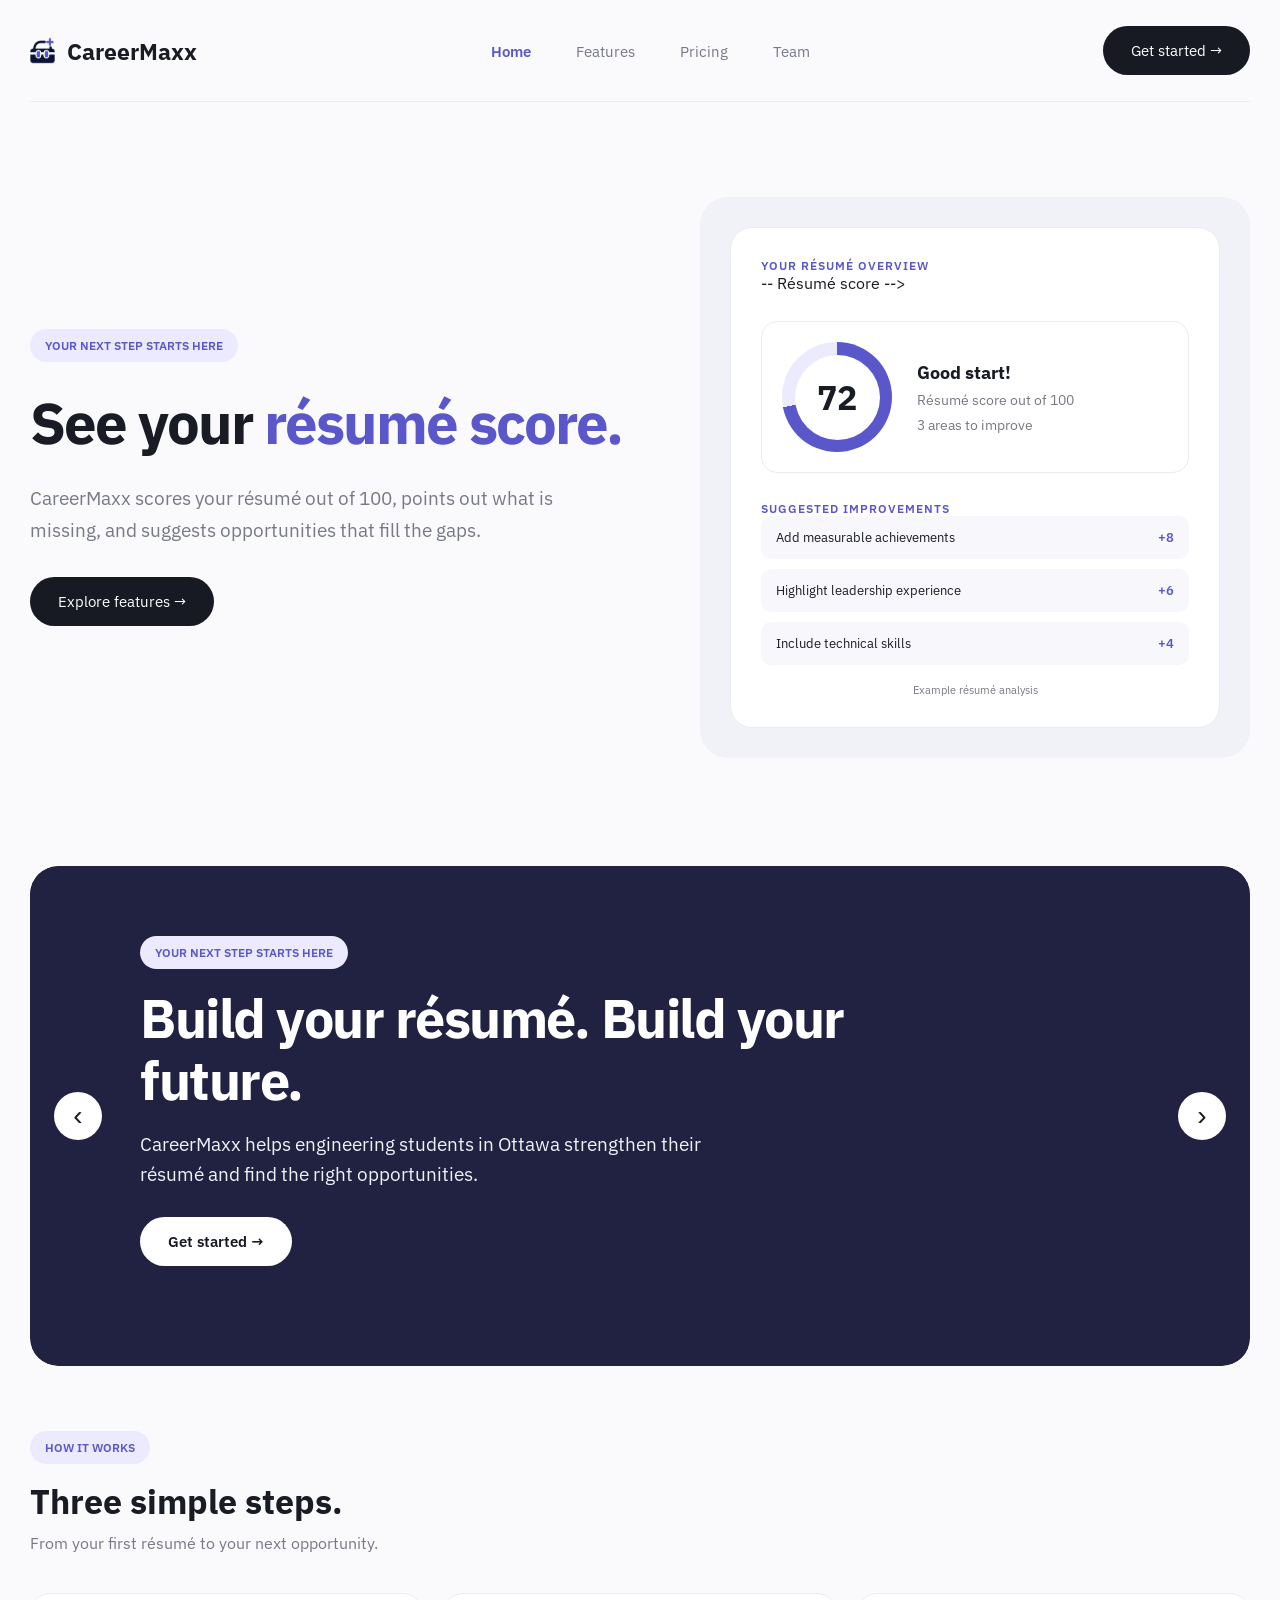
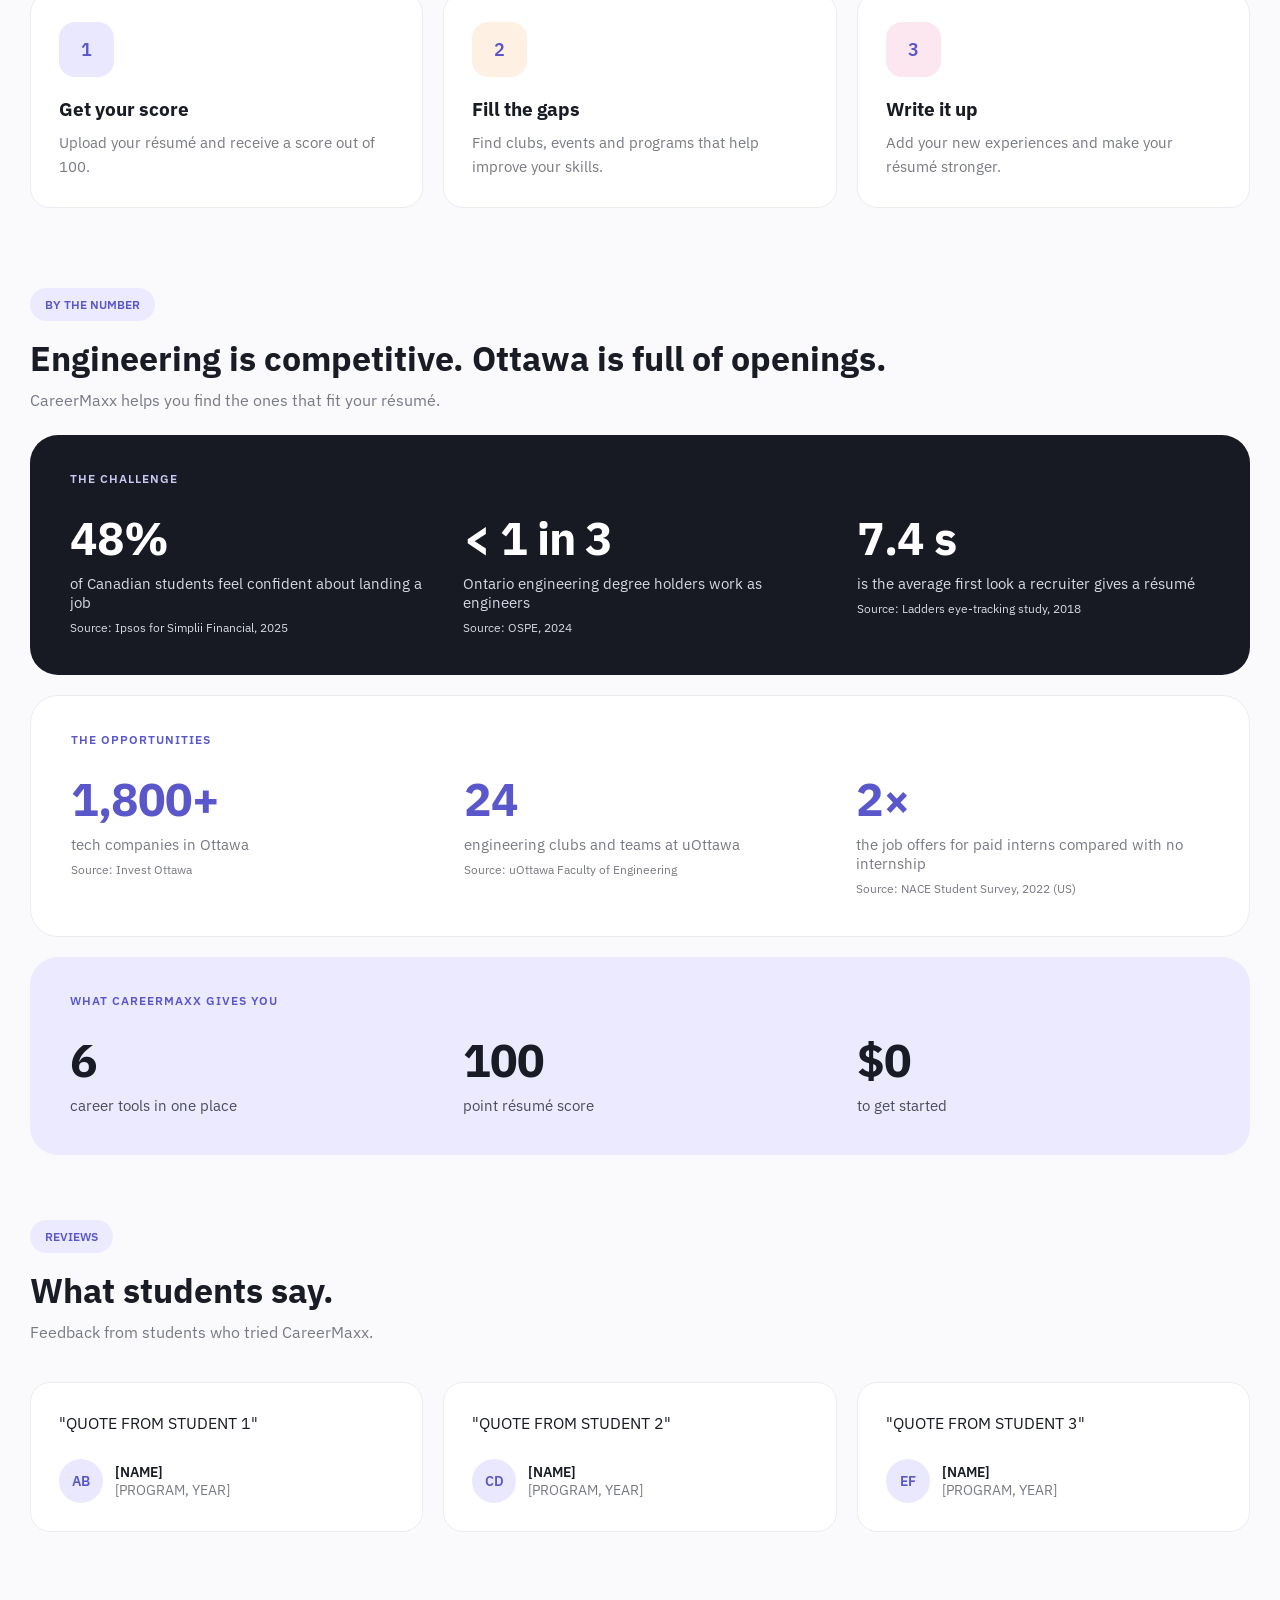
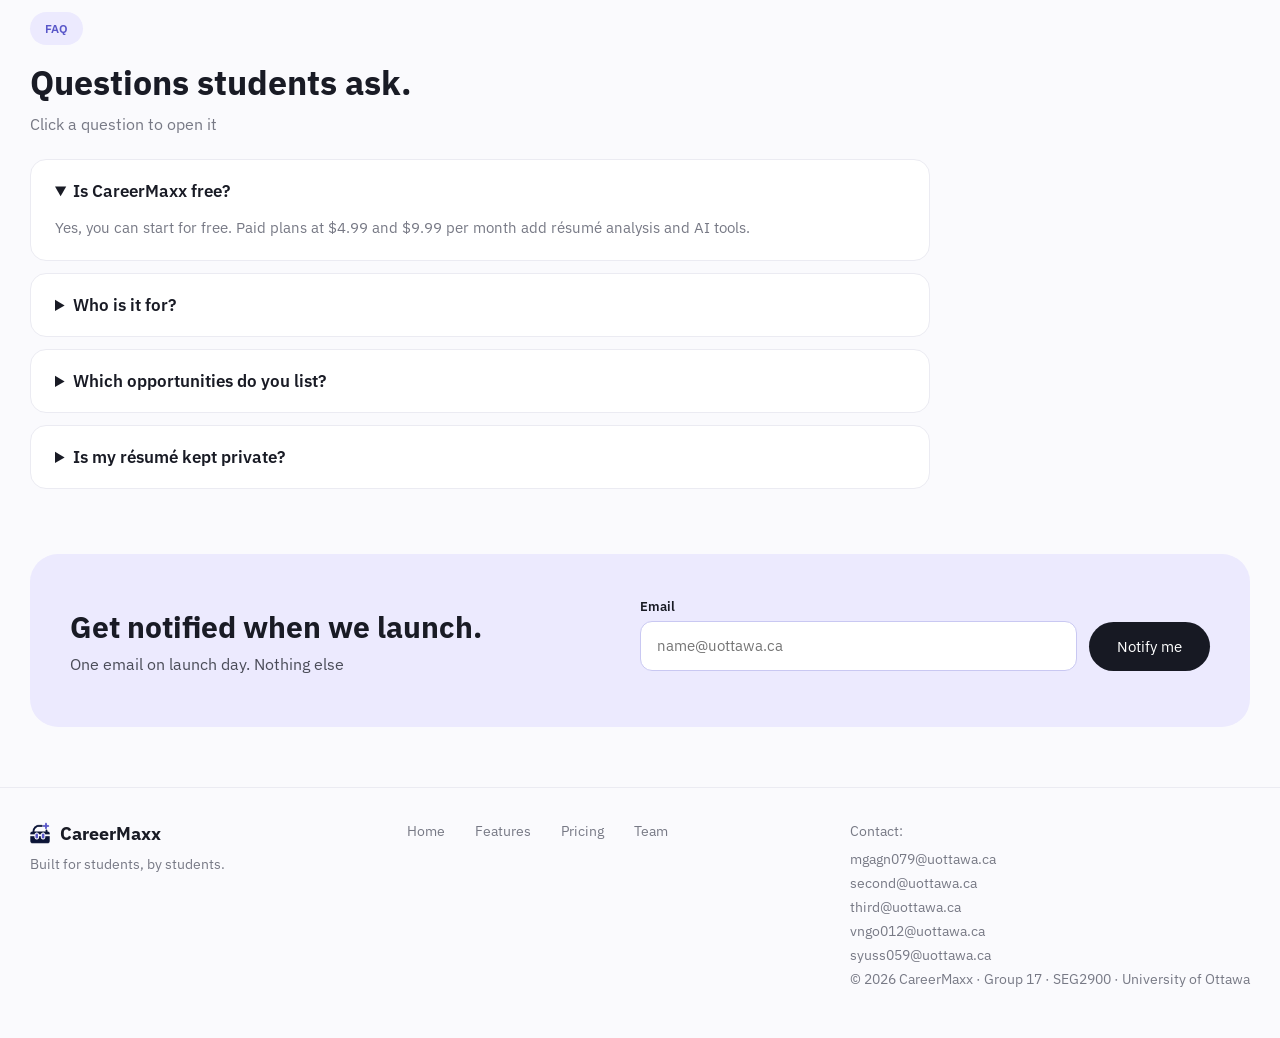
==== commit 718aff70: "Update contact email from fourth to vngo012" ====
--- a/index.html
+++ b/index.html
@@ -7,6 +7,7 @@
     <meta name="viewport" content="width=device-width, initial-scale=1">
 
     <title>CareerMaxx</title>
+    <link rel="icon" type="image/x-icon" href="UI-Images/CareerMaxx-Icon.png">
 
     <!-- Google Fonts -->
     <link href="https://fonts.googleapis.com/css2?family=IBM+Plex+Sans:wght@400;500;600;700&display=swap" rel="stylesheet">
@@ -22,7 +23,9 @@
     <!-- Navigation Bar -->
     <div class="navbar">
 
+
         <div class="logo">
+            <img src="UI-Images/CareerMaxx-Icon.png" alt="ResuMaxx Icon UI" width= "25">
             CareerMaxx
         </div>
 
@@ -48,17 +51,13 @@
             <div class="tag">YOUR NEXT STEP STARTS HERE</div>
 
             <h1>
-                Build your résumé.<br>
-                <span class="purple-text">Build your future.</span>
+                See your
+                <span class="purple-text">résumé score.</span>
             </h1>
 
             <p class="subtitle">
-                Find experience. Improve your résumé.
-                Stand out from the crowd.
-                <br><br>
-                CareerMaxx scores your résumé, identifies
-                missing skills, and helps you discover
-                opportunities to grow.
+                CareerMaxx scores your résumé out of 100, points out what is <br>
+                missing, and suggests opportunities that fill the gaps.
             </p>
 
             <div class="buttons">
@@ -67,9 +66,6 @@
                 </a>
             </div>
 
-            <p class="small-note">
-                Free to get started · Made for students
-            </p>
 
         </div>
 
@@ -79,15 +75,7 @@
             <div class="score-card">
 
                 <div class="small-label">YOUR RÉSUMÉ OVERVIEW</div>
-
-                <h2>Your résumé, improved.</h2>
-
-                <p class="card-description">
-                    Understand your strengths and discover
-                    what to improve next.
-                </p>
-
-                <!-- Résumé score -->
+-- Résumé score -->
                 <div class="ring-row">
 
                     <div class="ring">
@@ -131,46 +119,98 @@
 
     </div>
 
-    <!-- Features Section -->
-    <div class="section-heading">
-        <div class="tag">WHAT WE OFFER</div>
-        <h2>Everything you need to grow.</h2>
-        <p>Simple tools to help you take your next step.</p>
-    </div>
-
-    <div class="features">
-
-        <div class="feature">
-            <div class="icon purple-icon">01</div>
-            <div class="small-label">DISCOVER</div>
-            <h3>Find opportunities</h3>
-            <p>
-                Explore internships, clubs, events
-                and programs that match your goals.
-            </p>
-        </div>
-
-        <div class="feature">
-            <div class="icon blue-icon">02</div>
-            <div class="small-label">IMPROVE</div>
-            <h3>Build your résumé</h3>
-            <p>
-                Strengthen your résumé with clear
-                bullet points and relevant experience.
-            </p>
-        </div>
-
-        <div class="feature">
-            <div class="icon green-icon">03</div>
-            <div class="small-label">UNDERSTAND</div>
-            <h3>See what's missing</h3>
-            <p>
-                Get a résumé score and understand
-                which skills you should improve.
-            </p>
-        </div>
-
-    </div>
+    <!-- ----------- Carousel ------------->
+
+    <div class="carousel">
+
+        <!-- Slide 1 -->
+        <div class="slide active">
+            <div class="slide-bg" style="background-image: url('UI-Images/slide1.jpg');"></div>
+            <div class="slide-overlay"></div>
+            <div class="slide-text">
+                <div class="tag">YOUR NEXT STEP STARTS HERE</div>
+                <h2 class="slide-title">Build your résumé. Build your future.</h2>
+                <p>CareerMaxx helps engineering students in Ottawa
+                    strengthen their résumé and find the right opportunities.</p>
+                <a href="features.html" class="button button-light">Get started →</a>
+            </div>
+        </div>
+
+        <!-- Slide 2 -->
+        <div class="slide">
+            <div class="slide-bg" style="background-image: url('UI-Images/slide2.jpg');"></div>
+            <div class="slide-overlay"></div>
+            <div class="slide-text">
+                <div class="tag">CAREER QUIZ</div>
+                <h2 class="slide-title">Discover your potential.</h2>
+                <p>Answer a few questions about your skills and interests to
+                    see which paths fit you.</p>
+                <a href="features.html" class="button button-light">Take the quiz →</a>
+            </div>
+        </div>
+
+        <!-- Slide 3 -->
+        <div class="slide">
+            <div class="slide-bg" style="background-image: url('UI-Images/slide3.jpg');"></div>
+            <div class="slide-overlay"></div>
+            <div class="slide-text">
+                <div class="tag">SMART SEARCH</div>
+                <h2 class="slide-title">Find your next opportunity.</h2>
+                <p>Co-ops, internships, clubs and free programs in the
+                    Ottawa area, matched to your résumé.</p>
+                <a href="features.html" class="button button-light">Search opportunities →</a>
+            </div>
+        </div>
+
+        <!-- Slide 4 -->
+        <div class="slide">
+            <div class="slide-bg" style="background-image: url('UI-Images/slide4.jpg');"></div>
+            <div class="slide-overlay"></div>
+            <div class="slide-text">
+                <div class="tag">RÉSUMÉ SCORER</div>
+                <h2 class="slide-title">Perfect your résumé.</h2>
+                <p>Upload your résumé to get a score out of 100 and clear
+                    suggestions to improve it.</p>
+                <a href="features.html" class="button button-light">Score my résumé →</a>
+            </div>
+        </div>
+
+        <!-- Slide 5 -->
+        <div class="slide">
+            <div class="slide-bg" style="background-image: url('UI-Images/slide5.jpg');"></div>
+            <div class="slide-overlay"></div>
+            <div class="slide-text">
+                <div class="tag">CAREER PATH PLANNER</div>
+                <h2 class="slide-title">Plan the road to your dream job.</h2>
+                <p>Get a step-by-step roadmap with the skills and
+                    experiences you still need.</p>
+                <a href="features.html" class="button button-light">Plan my path →</a>
+            </div>
+        </div>
+
+        <!-- Slide 6 -->
+        <div class="slide">
+            <div class="slide-bg" style="background-image: url('UI-Images/slide6.jpg');"></div>
+            <div class="slide-overlay"></div>
+            <div class="slide-text">
+                <div class="tag">INTERVIEW COACH</div>
+                <h2 class="slide-title">Prepare for success.</h2>
+                <p>Practise co-op and internship interviews and get feedback on your answers.</p>
+                <a href="features.html" class="button button-light">Practise an interview →</a>
+            </div>
+        </div>
+
+        <!-- Arrows -->
+        <button class="carousel-arrow prev-arrow" id="prevBtn" type="button"
+                aria-label="Previous slide">&#8249;</button>
+        <button class="carousel-arrow next-arrow" id="nextBtn" type="button"
+                aria-label="Next slide">&#8250;</button>
+
+        <!-- Dots (created by script.js one per slide) -->
+        <div class="carousel-dots" id="dots"></div>
+
+    </div>
+
 
     <!-- How It Works Section -->
     <div class="section-heading">
@@ -210,13 +250,192 @@
 
     </div>
 
-    <!-- Bottom message -->
-    <div class="bottom-banner">
-        <h3>Your future starts with one step.</h3>
-        <p>Built for students, by students.</p>
-    </div>
-
-</div>
+    <!-- ----------- Statistics Section ------------->
+
+    <div class="section-heading">
+        <div class="tag">BY THE NUMBER</div>
+        <h2>Engineering is competitive. Ottawa is full of openings.</h2>
+        <p>CareerMaxx helps you find the ones that fit your résumé.</p>
+    </div>
+
+    <!-- Row 1: CHALLENGE -->
+    <div class="stats-row stats-dark">
+        <div class="stats-label">THE CHALLENGE</div>
+        <div class="stats">
+            <div class="stat">
+                <div class="stat-number">48%</div>
+                <p class="stat-text">of Canadian students feel confident about landing a job</p>
+                <p class="stat-source">Source: Ipsos for Simplii Financial, 2025</p>
+            </div>
+            <div class="stat">
+                <div class="stat-number">&lt; 1 in 3</div>
+                <p class="stat-text">Ontario engineering degree holders work as engineers</p>
+                <p class="stat-source">Source: OSPE, 2024</p>
+            </div>
+            <div class="stat">
+                <div class="stat-number">7.4 s</div>
+                <p class="stat-text">is the average first look a recruiter gives a résumé</p>
+                <p class="stat-source">Source: Ladders eye-tracking study, 2018</p>
+            </div>
+        </div>
+    </div>
+
+    <!-- Row 2: OPPORTUNITIES -->
+    <div class="stats-row stats-light">
+        <div class="stats-label">THE OPPORTUNITIES</div>
+        <div class="stats">
+            <div class="stat">
+                <div class="stat-number">1,800+</div>
+                <p class="stat-text">tech companies in Ottawa</p>
+                <p class="stat-source">Source: Invest Ottawa</p>
+            </div>
+            <div class="stat">
+                <div class="stat-number">24</div>
+                <p class="stat-text">engineering clubs and teams at uOttawa</p>
+                <p class="stat-source">Source: uOttawa Faculty of Engineering</p>
+            </div>
+            <div class="stat">
+                <div class="stat-number">2×</div>
+                <p class="stat-text">the job offers for paid interns compared with no internship</p>
+                <p class="stat-source">Source: NACE Student Survey, 2022 (US)</p>
+            </div>
+        </div>
+    </div>
+
+    <!-- Row 3: what CareerMaxx gives you -->
+    <div class="stats-row stats-purple">
+        <div class="stats-label">WHAT CAREERMAXX GIVES YOU</div>
+        <div class="stats">
+            <div class="stat">
+                <div class="stat-number">6</div>
+                <p class="stat-text">career tools in one place</p>
+            </div>
+            <div class="stat">
+                <div class="stat-number">100</div>
+                <p class="stat-text">point résumé score</p>
+            </div>
+            <div class="stat">
+                <div class="stat-number">$0</div>
+                <p class="stat-text">to get started</p>
+            </div>
+        </div>
+    </div>
+
+<!-- ----------- Student's Reviews Section ------------->
+<div class="section-heading">
+    <div class="tag">REVIEWS</div>
+    <h2>What students say.</h2>
+    <p>Feedback from students who tried CareerMaxx.</p>
+</div>
+
+<div class="features">
+
+    <!-- Review 1 -->
+    <div class="feature review">
+        <p class="review-quote">"QUOTE FROM STUDENT 1"</p>
+        <div class="review-person">
+            <div class="review-avatar purple-icon">AB</div>
+            <div>
+                <div class="review-name">[NAME]</div>
+                <div class="review-program">[PROGRAM, YEAR]</div>
+            </div>
+        </div>
+    </div>
+
+    <!-- Review 2 -->
+    <div class="feature review">
+        <p class="review-quote">"QUOTE FROM STUDENT 2"</p>
+        <div class="review-person">
+            <div class="review-avatar purple-icon">CD</div>
+            <div>
+                <div class="review-name">[NAME]</div>
+                <div class="review-program">[PROGRAM, YEAR]</div>
+            </div>
+        </div>
+    </div>
+
+    <!-- Review 3 -->
+    <div class="feature review">
+        <p class="review-quote">"QUOTE FROM STUDENT 3"</p>
+        <div class="review-person">
+            <div class="review-avatar purple-icon">EF</div>
+            <div>
+                <div class="review-name">[NAME]</div>
+                <div class="review-program">[PROGRAM, YEAR]</div>
+            </div>
+        </div>
+    </div>
+</div>
+
+
+<!-- ----------- FAQ Section ------------->
+<div class="section-heading">
+    <div class="tag">FAQ</div>
+    <h2>Questions students ask.</h2>
+    <p>Click a question to open it</p>
+</div>
+
+<div class="dropdown">
+
+    <!-- "open" makes the first question starts opened -->
+    <details class="dropdown-item" open>
+        <summary>Is CareerMaxx free?</summary>
+        <p>
+            Yes, you can start for free. Paid plans at $4.99 and $9.99
+            per month add résumé analysis and AI tools.
+        </p>
+    </details>
+
+    <details class="dropdown-item">
+        <summary>Who is it for?</summary>
+        <p>
+            Engineering students, especially first-year and early-career
+            students looking for co-ops, internships and extracurricular
+            experience.
+        </p>
+    </details>
+
+    <details class="dropdown-item">
+        <summary>Which opportunities do you list?</summary>
+        <p>
+            Co-ops, internships, student clubs and free programs
+            in the Ottawa area.
+        </p>
+    </details>
+
+    <details class="dropdown-item">
+        <summary>Is my résumé kept private?</summary>
+        <p>
+            Yes, always. Your résumé is stored only in your own account
+            and is never shared. You can replace it or delete it
+            whenever you want.
+        </p>
+    </details>
+
+</div>
+
+<!-- ----------- Launch Mailing List ------------->
+<div class="launch">
+    <div class="launch-text">
+        <h2>Get notified when we launch.</h2>
+        <p>One email on launch day. Nothing else</p>
+    </div>
+
+    <form class="launch-form" id="launchForm">
+        <div class="launch-field">
+            <label for="launchEmail">Email</label>
+            <input type="email" id="launchEmail" placeholder="name@uottawa.ca" required>
+        </div>
+
+        <button class="button button-dark" type="submit">Notify me</button>
+
+        <!-- script.js writes the confirmation message here -->
+        <p class="launch-message" id="launchMessage"></p>
+    </form>
+</div>
+</div>
+
+
 
 <!-- Sign up popup -->
 <div class="overlay" id="popup">
@@ -242,24 +461,42 @@
 </div>
 
 <!-- JavaScript for sign up popup -->
-<script>
-    const popup = document.getElementById("popup");
-
-    document.getElementById("openBtn").onclick = () => {
-        popup.classList.add("show");
-    };
-
-    document.getElementById("closeBtn").onclick = () => {
-        popup.classList.remove("show");
-    };
-
-    // Close when clicking outside the popup
-    popup.onclick = (e) => {
-        if (e.target === popup) {
-            popup.classList.remove("show");
-        }
-    };
-</script>
+<script src="script.js"></script>
+
+
+<!-- ----------- Footer ------------->
+<div class="footer">
+
+    <!-- Left: logo and slogan -->
+    <div class="footer-brand">
+        <div class="footer-logo">
+            <img src="UI-Images/CareerMaxx-Icon.png" alt="CareerMaxx icon" width="20">
+            CareerMaxx
+        </div>
+        <p>Built for students, by students.</p>
+    </div>
+
+    <!-- Middle: page links -->
+    <div class="footer-links">
+        <a href="index.html">Home</a>
+        <a href="features.html">Features</a>
+        <a href="pricing.html">Pricing</a>
+        <a href="team.html">Team</a>
+    </div>
+
+    <!-- Right: contact and copyright -->
+    <div class="footer-info">
+        <p>Contact: </p>
+        <a href="mailto:mgagn079@uottawa.ca">mgagn079@uottawa.ca</a>
+        <a href="mailto:second@uottawa.ca">second@uottawa.ca</a>
+        <a href="mailto:third@uottawa.ca">third@uottawa.ca</a>
+        <a href="mailto:vngo012@uottawa.ca">vngo012@uottawa.ca</a>
+        <a href="mailto:syuss059@uottawa.ca">syuss059@uottawa.ca</a>
+        <p>© 2026 CareerMaxx · Group 17 · SEG2900 · University of Ottawa</p>
+    </div>
+
+</div>
+
 
 </body>
 </html>
--- a/style.css
+++ b/style.css
@@ -9,7 +9,13 @@
     --purple: #5957c9;
     --light-purple: #eceafe;
     --dark: #171923;
-}
+
+    --peach: #fff0e4;
+    --light-green: #e2f5ed;
+    --light-blue: #e3f1ff;
+    --light-pink: #fce7f1;
+}
+
 
 /* ---------- Basic Setup ---------- */
 
@@ -327,6 +333,21 @@
     transition: transform 0.3s ease;
 }
 
+
+.feature-split{
+    display: flex;
+    flex-direction: row;
+    align-items: center;
+    gap: 24px;
+}
+
+.feature-split  .column-container,
+.feature-split .feature-image {
+    flex: 1;
+    min-width: 0;
+
+}
+
 /* Small movement when hovering */
 
 .feature:hover {
@@ -359,25 +380,42 @@
     color: var(--purple);
 }
 
+.icon-circle{
+    border-radius: 450px;
+    width: 100px;
+    height: 100px;
+    font-size: 50px;
+}
+
+.icon-text{
+    width: fit-content;
+    padding: 10px;
+    
+}
+
 .purple-icon {
     background-color: #eae8ff;
 }
 
 .blue-icon {
-    background-color: #e3f1ff;
+    background-color: var(--light-blue);
 }
 
 .green-icon {
-    background-color: #e2f5ed;
+    background-color: var(--light-green);
 }
 
 .peach-icon {
-    background-color: #fff0e4;
+    background-color: var(--peach);
 }
 
 .pink-icon {
-    background-color: #fce7f1;
-}
+    background-color: var(--light-pink);
+}
+
+
+    
+    
 
 /* ---------- Team Page ---------- */
 
@@ -437,25 +475,6 @@
     margin-top: 25px;
     font-size: 12px;
     color: var(--gray);
-}
-
-/* ---------- Bottom Banner ---------- */
-
-.bottom-banner {
-    background-color: #f0f1f7;
-    border-radius: 20px;
-    padding: 28px;
-    margin-top: 60px;
-}
-
-.bottom-banner h3 {
-    font-size: 19px;
-    margin-bottom: 8px;
-}
-
-.bottom-banner p {
-    color: var(--gray);
-    font-size: 14px;
 }
 
 /* ---------- Sign Up Popup ---------- */
@@ -602,3 +621,848 @@
         flex: 1 1 100%;
     }
 }
+
+
+/* ---------- Pricing Section ---------- */
+
+.hero-cards {
+    display: flex;
+    flex-direction: column;
+    align-items: flex-start;
+    padding: 95px 0 0;
+    position: relative;
+}
+
+/* ---------- Pricing Heading ---------- */
+
+.hero-cards .hero-left {
+    width: 100%;
+    flex: none;
+}
+
+.subtitle-pricing {
+    color: var(--gray);
+    font-size: 19px;
+    line-height: 1.7;
+    margin: 25px 0 30px;
+    max-width: 570px;
+}
+
+.subtitle-pricing p {
+    margin-bottom: 12px;
+}
+
+/* ---------- Pricing Card Container ---------- */
+
+.row-container-bottom {
+    display: flex;
+    flex-direction: row;
+    align-items: flex-end;
+    gap: 16px;
+    width: 100%;
+    margin-top: -40px;
+}
+
+/* ---------- Shared Card Styling ---------- */
+
+.free-card,
+.Plus-card,
+.Extra-card {
+    flex: 1;
+    min-width: 0;
+    border: none;
+    border-radius: 35px;
+    padding: 25px;
+    text-align: center;
+    display: flex;
+    flex-direction: column;
+    align-items: center;
+    justify-content: flex-start;
+    gap: 15px;
+    overflow-wrap: break-word;
+    transition: transform 0.3s ease, box-shadow 0.3s ease;
+}
+
+/* ---------- Hover Effect ---------- */
+
+.free-card:hover,
+.Plus-card:hover,
+.Extra-card:hover {
+    transform: translateY(-10px);
+    box-shadow: 0 15px 30px rgba(0, 0, 0, 0.12);
+}
+
+/* ---------- Free Card ---------- */
+
+.free-card {
+    background-color: #C9C8F2;
+    min-height: 240px;
+}
+
+.free-card h1 {
+    font-size: 28px;
+    margin: 0;
+    letter-spacing: -1px;
+}
+
+.free-card p {
+    font-size: 30px;
+    font-weight: 700;
+    margin: 0;
+}
+
+.free-card ul {
+    display: flex;
+    flex-direction: column;
+    gap: 16px;
+    list-style: none;
+    padding: 0;
+    margin: 15px 0 0;
+    font-size: 15px;
+    line-height: 1.5;
+}
+
+/* ---------- Plus Card ---------- */
+
+.Plus-card {
+    background-color: #9391E2;
+    min-height: 390px;
+}
+
+.Plus-card h1 {
+    font-size: 28px;
+    margin: 0;
+    letter-spacing: -1px;
+}
+
+.Plus-card p {
+    font-size: 30px;
+    font-weight: 700;
+    margin: 0;
+}
+
+.Plus-card ul {
+    display: flex;
+    flex-direction: column;
+    gap: 16px;
+    list-style: none;
+    padding: 0;
+    margin: 15px 0 0;
+    font-size: 15px;
+    line-height: 1.5;
+}
+
+/* ---------- Extra Card ---------- */
+
+.Extra-card {
+    background-color: #5957C9;
+    color: black;
+    min-height: 460px;
+}
+
+.Extra-card h1 {
+    font-size: 28px;
+    margin: 0;
+    letter-spacing: -1px;
+}
+
+.Extra-card p {
+    font-size: 30px;
+    font-weight: 700;
+    margin: 0;
+}
+
+.Extra-card ul {
+    display: flex;
+    flex-direction: column;
+    gap: 16px;
+    list-style: none;
+    padding: 0;
+    margin: 15px 0 0;
+    font-size: 15px;
+    line-height: 1.5;
+}
+
+/* ---------- Start Trial Buttons ---------- */
+
+.free-card .button,
+.Plus-card .button,
+.Extra-card .button {
+    margin-top: auto;
+    width: 100%;
+    flex-shrink: 0;
+    background-color: #171923;
+    color: white;
+}
+
+.free-card .button:hover,
+.Plus-card .button:hover,
+.Extra-card .button:hover {
+    background-color: #33354A;
+}
+
+/* ---------- Tablet Version ---------- */
+
+@media (max-width: 900px) {
+
+    .hero-cards {
+        padding: 60px 0 0;
+    }
+
+    .row-container-bottom {
+        flex-direction: column;
+        align-items: stretch;
+        margin-top: 20px;
+    }
+
+    .free-card,
+    .Plus-card,
+    .Extra-card {
+        width: 100%;
+        min-height: auto;
+        padding: 30px;
+    }
+}
+
+/* ---------- Phone Version ---------- */
+
+@media (max-width: 500px) {
+
+    .hero-cards {
+        padding: 40px 0 0;
+    }
+
+    .subtitle-pricing {
+        font-size: 16px;
+    }
+
+    .free-card,
+    .Plus-card,
+    .Extra-card {
+        border-radius: 25px;
+        padding: 25px;
+    }
+}
+
+
+/* ---------- JS extras  ---------- */
+
+html {
+    scroll-behavior: smooth;
+}
+
+a:focus-visible,
+button:focus-visible,
+input:focus-visible {
+    outline: 3px solid var(--purple);
+    outline-offset: 3px;
+}
+
+.form-message {
+    font-size: 13px;
+    margin-top: 12px;
+    color: var(--purple);
+}
+
+.back-to-top {
+    position: fixed;
+    bottom: 25px;
+    right: 25px;
+    width: 46px;
+    height: 46px;
+    border: none;
+    border-radius: 50%;
+    background-color: var(--dark);
+    color: white;
+    font-size: 20px;
+    cursor: pointer;
+    opacity: 0;
+    pointer-events: none;
+    transition: opacity 0.3s ease, background-color 0.3s ease;
+}
+
+.back-to-top.visible {
+    opacity: 1;
+    pointer-events: auto;
+}
+
+.back-to-top:hover {
+    background-color: var(--purple);
+}
+
+
+/* ---------- Carousel (home page) ---------- */
+
+.carousel {
+    position: relative;
+    height: 500px;
+    margin-top: 28px;
+    border-radius: 28px;
+    overflow: hidden;
+    background-color: var(--dark);
+    isolation: isaolate;
+    transform: translateZ(0);
+    clip-path: inset(0 round 28px);
+
+}
+
+/* Every slide sits on top of the others. Only .active is visible. */
+
+.slide {
+    position: absolute;
+    top: 0;
+    left: 0;
+    width: 100%;
+    height: 100%;
+    opacity: 0;
+    visibility: hidden;
+    transition: opacity 0.6s ease, visibility 0.6s ease;
+    border-radius: inherit;
+    overflow: hidden;
+}
+
+.slide.active {
+    opacity: 1;
+    visibility: visible;
+}
+
+/* Background picture. Change blur(8px) to make it more or less blurry. */
+/* It is a bit bigger than the slide so the blurred edges stay hidden.  */
+
+.slide-bg {
+    position: absolute;
+    top: -30px;
+    left: -30px;
+    right: -30px;
+    bottom: -30px;
+    background-color: #2e2d66;
+    background-size: cover;
+    background-position: center;
+    filter: blur(3px);
+}
+
+/* Dark layer over the picture so the white text is easy to read. */
+/* Change 0.55 to make it darker (0.8) or lighter (0.3).          */
+
+.slide-overlay {
+    position: absolute;
+    top: 0;
+    left: 0;
+    width: 100%;
+    height: 100%;
+    background-color: rgba(23, 25, 35, 0.55);
+}
+
+.slide-text {
+    position: relative;
+    height: 100%;
+    padding: 60px 110px 90px;
+    display: flex;
+    flex-direction: column;
+    justify-content: center;
+    align-items: flex-start;
+    gap: 18px;
+    color: white;
+}
+
+.slide-text .tag {
+    margin-bottom: 0;
+}
+
+.slide-title {
+    font-size: 54px;
+    font-weight: 700;
+    line-height: 1.15;
+    letter-spacing: -1.5px;
+    max-width: 760px;
+}
+
+.slide-text p {
+    font-size: 19px;
+    line-height: 1.6;
+    max-width: 600px;
+    color: #f1f1f8;
+}
+
+.button-light {
+    background-color: white;
+    color: var(--dark);
+    font-weight: 600;
+    margin-top: 10px;
+}
+
+.button-light:hover {
+    background-color: var(--light-purple);
+}
+
+/* Arrows */
+
+.carousel-arrow {
+    position: absolute;
+    top: 50%;
+    transform: translateY(-50%);
+    width: 48px;
+    height: 48px;
+    border: none;
+    border-radius: 50%;
+    background-color: white;
+    color: var(--dark);
+    font-size: 28px;
+    line-height: 1;
+    cursor: pointer;
+}
+
+.carousel-arrow:hover {
+    background-color: var(--light-purple);
+}
+
+.prev-arrow {
+    left: 24px;
+}
+
+.next-arrow {
+    right: 24px;
+}
+
+/* Dots */
+
+.carousel-dots {
+    position: absolute;
+    bottom: 24px;
+    left: 0;
+    width: 100%;
+    display: flex;
+    justify-content: center;
+    gap: 10px;
+}
+
+.dot {
+    width: 10px;
+    height: 10px;
+    border: none;
+    border-radius: 5px;
+    background-color: rgba(255, 255, 255, 0.55);
+    cursor: pointer;
+    transition: width 0.3s ease, background-color 0.3s ease;
+}
+
+.dot.active {
+    width: 28px;
+    background-color: white;
+}
+
+/* Carousel on tablets and phones */
+
+@media (max-width: 900px) {
+
+    .carousel {
+        height: 400px;
+    }
+
+    .slide-text {
+        padding: 40px 80px 80px;
+    }
+
+    .slide-title {
+        font-size: 38px;
+    }
+
+    .slide-text p {
+        font-size: 16px;
+    }
+}
+
+@media (max-width: 500px) {
+
+    .carousel {
+        height: 480px;
+        border-radius: 20px;
+        clip-path: inset(0 round 20px);
+    }
+
+    .slide-text {
+        padding: 30px 24px 120px;
+    }
+
+    .slide-title {
+        font-size: 30px;
+        letter-spacing: -1px;
+    }
+
+    /* Move the arrows to the bottom so they don't cover the text */
+
+    .carousel-arrow {
+        top: auto;
+        bottom: 50px;
+        transform: none;
+    }
+}
+
+/* ---------- Statistics section (home page) ---------- */
+/* One rounded box per row */
+
+.stats-row {
+    border-radius: 28px;
+    padding: 36px 40px 40px;
+    margin-bottom: 20px;
+}
+
+/* Small title at the top of each row */
+
+.stats-label {
+    font-size: 12px;
+    font-weight: 600;
+    letter-spacing: 1px;
+    margin-bottom: 22px;
+}
+
+/* The three numbers side by side. They stack on small screens. */
+
+.stats {
+    display: flex;
+    flex-wrap: wrap;
+    gap: 30px 40px;
+}
+
+.stat {
+    flex: 1 1 200px;
+}
+
+.stat-number {
+    font-size: 46px;
+    font-weight: 700;
+    letter-spacing: -1px;
+}
+
+.stat-text {
+    font-size: 15px;
+    margin-top: 6px;
+}
+
+.stat-source {
+    font-size: 12px;
+    margin-top: 8px;
+}
+
+/* Row 1: dark */
+
+.stats-dark {
+    background-color: var(--dark);
+    color: white;
+}
+
+.stats-dark .stats-label {
+    color: #c9c8f2;
+}
+
+.stats-dark .stat-text,
+.stats-dark .stat-source {
+    color: #d9d9e6;
+}
+
+/* Row 2: white */
+
+.stats-light {
+    background-color: white;
+    border: 1px solid var(--line);
+}
+
+.stats-light .stats-label,
+.stats-light .stat-number {
+    color: var(--purple);
+}
+
+.stats-light .stat-text,
+.stats-light .stat-source {
+    color: var(--gray);
+}
+
+/* Row 3: lavender */
+
+.stats-purple {
+    background-color: var(--light-purple);
+}
+
+.stats-purple .stats-label {
+    color: var(--purple);
+}
+
+.stats-purple .stat-text {
+    color: #4a4c58;
+}
+
+/* ---------- Reviews Section (home page) ---------- */
+
+/* Each review reuses the white .feature card.          */
+/* This pushes the person's name to the bottom of the card. */
+
+.review {
+    display: flex;
+    flex-direction: column;
+    justify-content: space-between;
+    gap: 22px;
+}
+
+/* The quote itself: darker and a bit bigger than normal card text */
+
+.feature .review-quote {
+    color: var(--text);
+    font-size: 16px;
+    line-height: 1.6;
+}
+
+/* Avatar and name side by side */
+
+.review-person {
+    display: flex;
+    align-items: center;
+    gap: 12px;
+}
+
+/* Small round circle with initials */
+
+.review-avatar {
+    width: 44px;
+    height: 44px;
+    border-radius: 50%;
+    display: flex;
+    align-items: center;
+    justify-content: center;
+    font-size: 14px;
+    font-weight: 600;
+    color: var(--purple);
+    flex-shrink: 0;
+}
+
+.review-name {
+    font-size: 14px;
+    font-weight: 600;
+}
+
+.review-program {
+    font-size: 14px;
+    color: var(--gray);
+}
+
+/* ---------- FAQ Section (home page) ---------- */
+
+/* The list of questions, one under the other */
+/* Made it into general drop down options */
+.dropdown {
+    display: flex;
+    flex-direction: column;
+    gap: 12px;
+    max-width: 900px;
+}
+
+/* One white box per question */
+
+.dropdown-item {
+    background-color: white;
+    border: 1px solid var(--line);
+    border-radius: 16px;
+    padding: 20px 24px;
+}
+
+/* The question (the part you click) */
+
+.dropdown-item summary {
+    font-size: 17px;
+    font-weight: 600;
+    cursor: pointer;
+}
+
+.dropdown-item summary:hover {
+    color: var(--purple);
+}
+
+/* The answer (shown when the question is open) */
+
+.dropdown-item p {
+    color: var(--gray);
+    font-size: 15px;
+    line-height: 1.6;
+    margin-top: 14px;
+    }
+
+/* ---------- Launch Mailing List (home page) ---------- */
+
+/* Lavender box: text on the left, form on the right. */
+/* They stack on small screens.                        */
+
+.launch {
+    background-color: var(--light-purple);
+    border-radius: 28px;
+    padding: 44px 40px;
+    margin-top: 65px;
+    display: flex;
+    flex-wrap: wrap;
+    align-items: center;
+    justify-content: space-between;
+    gap: 24px 40px;
+}
+
+.launch-text {
+    flex: 1 1 320px;
+}
+
+.launch-text h2 {
+    font-size: 30px;
+    margin-bottom: 8px;
+}
+
+.launch-text p {
+    font-size: 16px;
+    color: #4a4c58;
+}
+
+/* Email box and button side by side */
+
+.launch-form {
+    flex: 1 1 360px;
+    display: flex;
+    flex-wrap: wrap;
+    align-items: flex-end;
+    gap: 12px;
+}
+
+.launch-field {
+    flex: 1 1 220px;
+    display: flex;
+    flex-direction: column;
+    gap: 6px;
+}
+
+.launch-field label {
+    font-size: 13px;
+    font-weight: 600;
+}
+
+.launch-field input {
+    width: 100%;
+    height: 50px;
+    padding: 0 16px;
+    border: 1px solid #c9c8f2;
+    border-radius: 12px;
+    background-color: white;
+    font-family: inherit;
+    font-size: 15px;
+}
+
+/* Confirmation or error message under the form */
+
+.launch-message {
+    width: 100%;
+    font-size: 13px;
+    color: var(--purple);
+}
+
+/*---------- Images ----------------- */
+
+/* Rounded border iamge anyone can use */
+.feature-demo,
+.feature-image {
+    background-size: cover;
+    background-position: center;
+    background-repeat: no-repeat;
+    border-radius: 25px;
+    height: 600px;
+    width: 100%;
+}
+
+.feature-demo{
+    height: 580px;
+    margin-top: 10px;
+    margin-bottom: 10px;
+}
+
+
+
+/* ---------- Footer (all pages) ---------- */
+
+/* Three groups side by side. They stack on small screens. */
+
+.footer {
+    border-top: 1px solid var(--line);
+    max-width: 1400px;
+    margin: 0 auto;
+    padding: 34px 30px 40px;
+    display: flex;
+    flex-wrap: wrap;
+    justify-content: space-between;
+    align-items: flex-start;
+    gap: 24px 40px;
+    font-size: 14px;
+    color: var(--gray);
+}
+
+/* Logo and name */
+
+.footer-logo {
+    display: flex;
+    align-items: center;
+    gap: 10px;
+    font-size: 18px;
+    font-weight: 700;
+    color: var(--text);
+    margin-bottom: 10px;
+}
+
+/* Page links */
+
+.footer-links {
+    display: flex;
+    flex-wrap: wrap;
+    gap: 14px 30px;
+}
+
+.footer a {
+    color: var(--gray);
+    text-decoration: none;
+}
+
+.footer a:hover {
+    color: var(--purple);
+}
+
+/* Contact and copyright lines */
+
+.footer-info p {
+    margin-bottom: 10px;
+}
+
+.footer-info a {
+    display: block;
+    margin-bottom: 6px;
+}
+/* ---------- Team page: photos and links ---------- */
+
+.avatar-photo {
+    display: block;
+    width: 105px;
+    height: 105px;
+    border-radius: 50%;
+    object-fit: cover;
+    object-position: center 25%;
+    margin: 0 auto 25px;
+}
+
+.team-links {
+    list-style: none;
+    margin: 14px 0 0;
+}
+
+.team-links li {
+    margin-bottom: 6px;
+    font-size: 13px;
+    overflow-wrap: anywhere;
+}
+
+.team-links a {
+    color: var(--purple);
+    text-decoration: none;
+}
+
+.team-links a:hover {
+    text-decoration: underline;
+}
